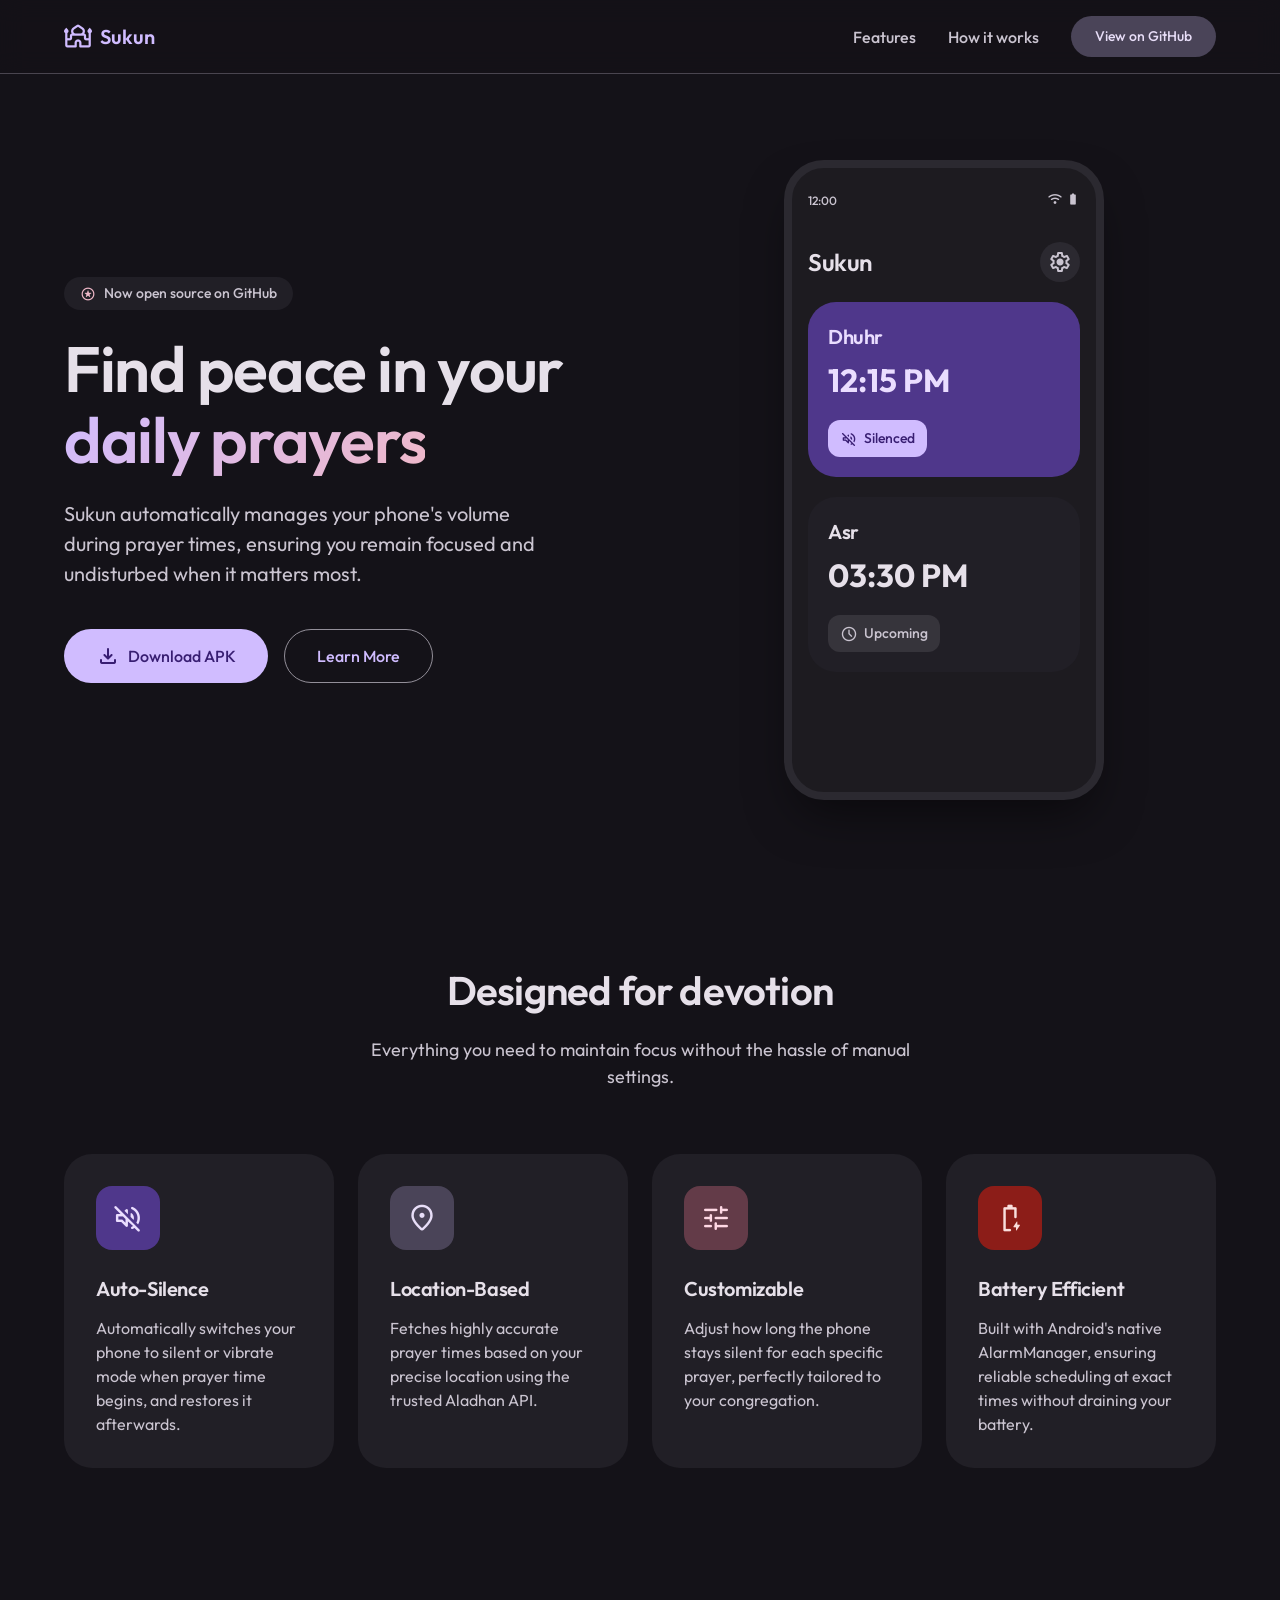
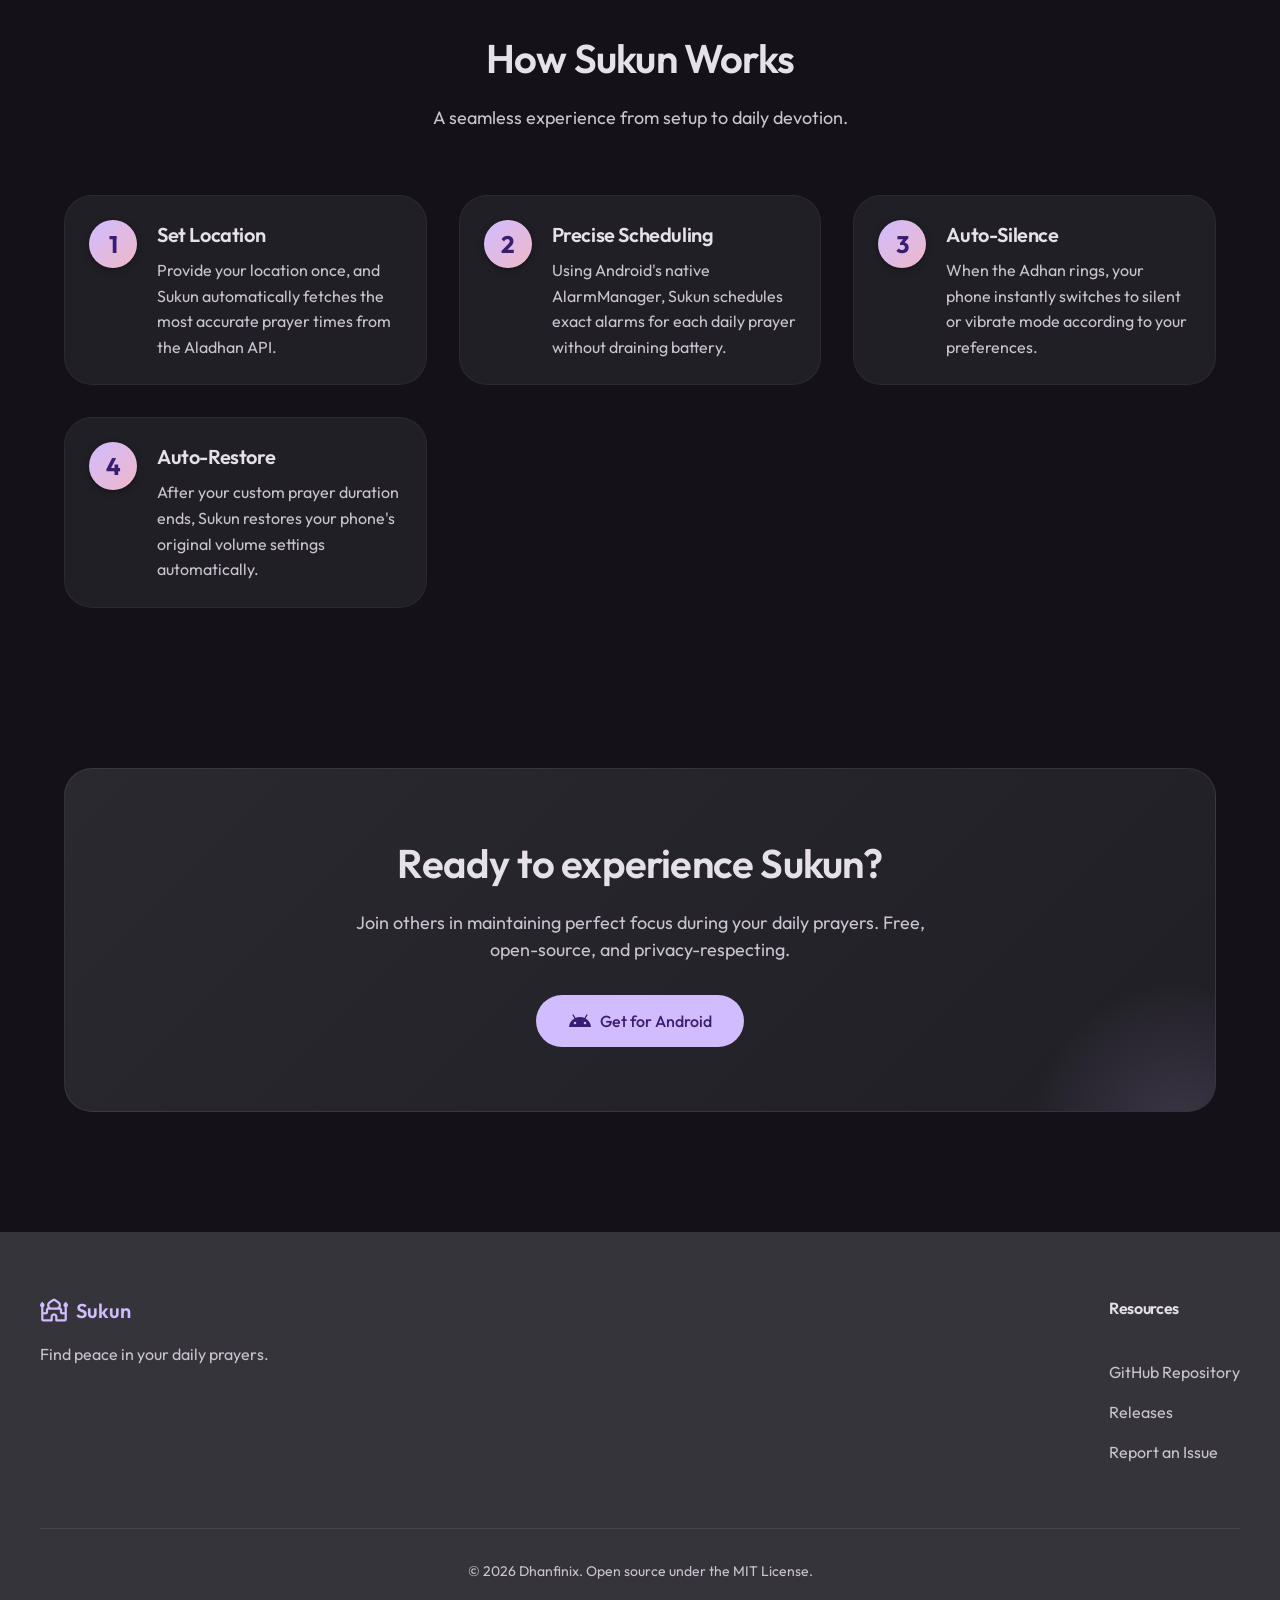
==== docs/index.html @ a579dc36 "fix: add cache buster to styles.css to ensure new CSS loads" ====
<!DOCTYPE html>
<html lang="en">

<head>
    <meta charset="UTF-8">
    <meta name="viewport" content="width=device-width, initial-scale=1.0">
    <title>Sukun - Find Peace in Your Prayers</title>
    <meta name="description"
        content="Sukun automatically silences your phone during prayer times, ensuring you can focus on what matters most.">

    <!-- Google Fonts -->
    <link rel="preconnect" href="https://fonts.googleapis.com">
    <link rel="preconnect" href="https://fonts.gstatic.com" crossorigin>
    <link href="https://fonts.googleapis.com/css2?family=Outfit:wght@300;400;500;600;700&display=swap" rel="stylesheet">

    <!-- Material Symbols -->
    <link
        href="https://fonts.googleapis.com/css2?family=Material+Symbols+Rounded:opsz,wght,FILL,GRAD@20..48,100..700,0..1,-50..200"
        rel="stylesheet" />

    <!-- Styles -->
    <link rel="stylesheet" href="style.css?v=1.1">
</head>

<body>
    <nav class="navbar">
        <div class="nav-content">
            <div class="logo">
                <span class="material-symbols-rounded">mosque</span>
                <span>Sukun</span>
            </div>
            <div class="nav-links">
                <a href="#features">Features</a>
                <a href="#how-it-works">How it works</a>
                <a href="https://github.com/Dhanfinix/Sukun" class="btn btn-tonal" target="_blank">View on GitHub</a>
            </div>
            <button class="mobile-menu-btn">
                <span class="material-symbols-rounded">menu</span>
            </button>
        </div>
    </nav>

    <main>
        <section class="hero">
            <div class="hero-content">
                <div class="hero-badge">
                    <span class="material-symbols-rounded star">stars</span>
                    <span>Now open source on GitHub</span>
                </div>
                <h1 class="hero-title">Find peace in your <br><span class="highlight-text">daily prayers</span></h1>
                <p class="hero-subtitle">Sukun automatically manages your phone's volume during prayer times, ensuring
                    you remain focused and undisturbed when it matters most.</p>
                <div class="hero-actions">
                    <a href="https://github.com/Dhanfinix/Sukun/releases" class="btn btn-primary btn-large">
                        <span class="material-symbols-rounded">download</span>
                        Download APK
                    </a>
                    <a href="#features" class="btn btn-outline btn-large">
                        Learn More
                    </a>
                </div>
            </div>
            <div class="hero-visual">
                <div class="mockup-container">
                    <!-- We use CSS to mimic an app interface instead of an image -->
                    <div class="app-mockup">
                        <div class="status-bar">
                            <span class="time">12:00</span>
                            <div class="icons">
                                <span class="material-symbols-rounded">wifi</span>
                                <span class="material-symbols-rounded">battery_full</span>
                            </div>
                        </div>
                        <div class="app-header">
                            <h2>Sukun</h2>
                            <span class="material-symbols-rounded">settings</span>
                        </div>
                        <div class="prayer-card active">
                            <div class="prayer-info">
                                <h3>Dhuhr</h3>
                                <p>12:15 PM</p>
                            </div>
                            <div class="status-badge silenced">
                                <span class="material-symbols-rounded">volume_off</span>
                                Silenced
                            </div>
                        </div>
                        <div class="prayer-card">
                            <div class="prayer-info">
                                <h3>Asr</h3>
                                <p>03:30 PM</p>
                            </div>
                            <div class="status-badge upcoming">
                                <span class="material-symbols-rounded">schedule</span>
                                Upcoming
                            </div>
                        </div>
                    </div>
                </div>
            </div>
        </section>

        <section id="features" class="features-section">
            <h2 class="section-title">Designed for devotion</h2>
            <p class="section-subtitle">Everything you need to maintain focus without the hassle of manual settings.</p>

            <div class="features-grid">
                <div class="feature-card">
                    <div class="feature-icon primary-container">
                        <span class="material-symbols-rounded">volume_off</span>
                    </div>
                    <h3>Auto-Silence</h3>
                    <p>Automatically switches your phone to silent or vibrate mode when prayer time begins, and restores
                        it afterwards.</p>
                </div>

                <div class="feature-card">
                    <div class="feature-icon secondary-container">
                        <span class="material-symbols-rounded">location_on</span>
                    </div>
                    <h3>Location-Based</h3>
                    <p>Fetches highly accurate prayer times based on your precise location using the trusted Aladhan
                        API.</p>
                </div>

                <div class="feature-card">
                    <div class="feature-icon tertiary-container">
                        <span class="material-symbols-rounded">tune</span>
                    </div>
                    <h3>Customizable</h3>
                    <p>Adjust how long the phone stays silent for each specific prayer, perfectly tailored to your
                        congregation.</p>
                </div>

                <div class="feature-card">
                    <div class="feature-icon error-container">
                        <span class="material-symbols-rounded">battery_charging_full</span>
                    </div>
                    <h3>Battery Efficient</h3>
                    <p>Built with Android's native AlarmManager, ensuring reliable scheduling at exact times without
                        draining your battery.</p>
                </div>
            </div>
        </section>

        <section id="how-it-works" class="steps-section">
            <h2 class="section-title">How Sukun Works</h2>
            <p class="section-subtitle">A seamless experience from setup to daily devotion.</p>

            <div class="steps-grid">
                <div class="step-card">
                    <div class="step-number">1</div>
                    <div class="step-content">
                        <h3>Set Location</h3>
                        <p>Provide your location once, and Sukun automatically fetches the most accurate prayer times
                            from the Aladhan API.</p>
                    </div>
                </div>
                <div class="step-card">
                    <div class="step-number">2</div>
                    <div class="step-content">
                        <h3>Precise Scheduling</h3>
                        <p>Using Android's native AlarmManager, Sukun schedules exact alarms for each daily prayer
                            without draining battery.</p>
                    </div>
                </div>
                <div class="step-card">
                    <div class="step-number">3</div>
                    <div class="step-content">
                        <h3>Auto-Silence</h3>
                        <p>When the Adhan rings, your phone instantly switches to silent or vibrate mode according to
                            your preferences.</p>
                    </div>
                </div>
                <div class="step-card">
                    <div class="step-number">4</div>
                    <div class="step-content">
                        <h3>Auto-Restore</h3>
                        <p>After your custom prayer duration ends, Sukun restores your phone's original volume settings
                            automatically.</p>
                    </div>
                </div>
            </div>
        </section>

        <section class="cta-section">
            <div class="cta-container">
                <h2>Ready to experience Sukun?</h2>
                <p>Join others in maintaining perfect focus during your daily prayers. Free, open-source, and
                    privacy-respecting.</p>
                <div class="cta-actions">
                    <a href="https://github.com/Dhanfinix/Sukun/releases" class="btn btn-primary btn-large">
                        <span class="material-symbols-rounded">android</span>
                        Get for Android
                    </a>
                </div>
            </div>
        </section>
    </main>

    <footer>
        <div class="footer-content">
            <div class="footer-brand">
                <div class="logo">
                    <span class="material-symbols-rounded">mosque</span>
                    <span>Sukun</span>
                </div>
                <p>Find peace in your daily prayers.</p>
            </div>
            <div class="footer-links">
                <div class="link-column">
                    <h4>Resources</h4>
                    <a href="https://github.com/Dhanfinix/Sukun">GitHub Repository</a>
                    <a href="https://github.com/Dhanfinix/Sukun/releases">Releases</a>
                    <a href="https://github.com/Dhanfinix/Sukun/issues">Report an Issue</a>
                </div>
            </div>
        </div>
        <div class="footer-bottom">
            <p>&copy; 2026 Dhanfinix. Open source under the MIT License.</p>
        </div>
    </footer>

    <script src="script.js"></script>
</body>

</html>
---- docs/style.css ----
:root {
    /* Basic Colors */
    --md-sys-color-background: #141218;
    --md-sys-color-on-background: #E6E0E9;
    --md-sys-color-surface: #1D1B20;
    --md-sys-color-surface-dim: #141218;
    --md-sys-color-surface-bright: #3B383E;
    --md-sys-color-surface-container: #211F26;
    --md-sys-color-surface-container-high: #2B2930;
    --md-sys-color-surface-container-highest: #36343B;
    --md-sys-color-on-surface: #E6E0E9;
    --md-sys-color-on-surface-variant: #CAC4D0;
    --md-sys-color-outline: #938F99;
    --md-sys-color-outline-variant: #49454F;

    /* Primary (Purple) */
    --md-sys-color-primary: #D0BCFF;
    --md-sys-color-on-primary: #381E72;
    --md-sys-color-primary-container: #4F378B;
    --md-sys-color-on-primary-container: #EADDFF;

    /* Secondary */
    --md-sys-color-secondary: #CCC2DC;
    --md-sys-color-on-secondary: #332D41;
    --md-sys-color-secondary-container: #4A4458;
    --md-sys-color-on-secondary-container: #E8DEF8;

    /* Tertiary */
    --md-sys-color-tertiary: #EFB8C8;
    --md-sys-color-on-tertiary: #492532;
    --md-sys-color-tertiary-container: #633B48;
    --md-sys-color-on-tertiary-container: #FFD8E4;

    /* Error */
    --md-sys-color-error: #F2B8B5;
    --md-sys-color-on-error: #601410;
    --md-sys-color-error-container: #8C1D18;
    --md-sys-color-on-error-container: #F9DEDC;

    /* Elevation */
    --md-sys-elevation-1: 0px 1px 2px 0px rgba(0, 0, 0, 0.3), 0px 1px 3px 1px rgba(0, 0, 0, 0.15);
    --md-sys-elevation-2: 0px 1px 2px 0px rgba(0, 0, 0, 0.3), 0px 2px 6px 2px rgba(0, 0, 0, 0.15);
    --md-sys-elevation-3: 0px 1px 3px 0px rgba(0, 0, 0, 0.3), 0px 4px 8px 3px rgba(0, 0, 0, 0.15);

    /* Shape */
    --md-sys-shape-corner-medium: 12px;
    --md-sys-shape-corner-large: 16px;
    --md-sys-shape-corner-extra-large: 28px;
    --md-sys-shape-corner-full: 9999px;

    /* Typography */
    --font-family: 'Outfit', -apple-system, BlinkMacSystemFont, "Segoe UI", Roboto, Helvetica, Arial, sans-serif;
}

* {
    box-sizing: border-box;
    margin: 0;
    padding: 0;
}

html {
    scroll-behavior: smooth;
    scroll-padding-top: 80px;
    /* Offset for fixed navbar */
}

body {
    font-family: var(--font-family);
    background-color: var(--md-sys-color-background);
    color: var(--md-sys-color-on-background);
    line-height: 1.5;
    display: flex;
    flex-direction: column;
    min-height: 100vh;
}

/* Typography styles */
h1,
h2,
h3,
h4 {
    font-weight: 600;
    letter-spacing: -0.02em;
}

a {
    color: var(--md-sys-color-primary);
    text-decoration: none;
    transition: opacity 0.2s ease;
}

a:hover {
    opacity: 0.8;
}

/* Navigation */
.navbar {
    position: fixed;
    top: 0;
    left: 0;
    right: 0;
    background-color: rgba(20, 18, 24, 0.8);
    backdrop-filter: blur(12px);
    border-bottom: 1px solid var(--md-sys-color-outline-variant);
    z-index: 100;
}

.nav-content {
    max-width: 1200px;
    margin: 0 auto;
    padding: 16px 24px;
    display: flex;
    justify-content: space-between;
    align-items: center;
}

.logo {
    display: flex;
    align-items: center;
    gap: 8px;
    font-size: 1.25rem;
    font-weight: 600;
    color: var(--md-sys-color-primary);
}

.logo .material-symbols-rounded {
    font-size: 28px;
}

.nav-links {
    display: flex;
    align-items: center;
    gap: 32px;
}

.nav-links a:not(.btn) {
    color: var(--md-sys-color-on-surface-variant);
    font-weight: 500;
    font-size: 1rem;
    transition: color 0.2s ease;
}

.nav-links a:not(.btn):hover {
    color: var(--md-sys-color-on-surface);
}

.mobile-menu-btn {
    display: none;
    background: none;
    border: none;
    color: var(--md-sys-color-on-surface);
    cursor: pointer;
}

/* Buttons */
.btn {
    display: inline-flex;
    align-items: center;
    justify-content: center;
    gap: 8px;
    padding: 10px 24px;
    border-radius: var(--md-sys-shape-corner-full);
    font-weight: 500;
    font-size: 0.875rem;
    cursor: pointer;
    transition: all 0.2s cubic-bezier(0.2, 0, 0, 1);
    font-family: var(--font-family);
    border: none;
    text-decoration: none;
}

.btn-large {
    padding: 14px 32px;
    font-size: 1rem;
}

.btn-primary {
    background-color: var(--md-sys-color-primary);
    color: var(--md-sys-color-on-primary);
}

.btn-primary:hover {
    background-image: linear-gradient(rgba(255, 255, 255, 0.08), rgba(255, 255, 255, 0.08));
    box-shadow: var(--md-sys-elevation-1);
    transform: translateY(-1px);
}

.btn-primary:active {
    background-image: linear-gradient(rgba(0, 0, 0, 0.12), rgba(0, 0, 0, 0.12));
    transform: translateY(0);
}

.btn-tonal {
    background-color: var(--md-sys-color-secondary-container);
    color: var(--md-sys-color-on-secondary-container);
}

.btn-tonal:hover {
    background-image: linear-gradient(rgba(255, 255, 255, 0.08), rgba(255, 255, 255, 0.08));
    box-shadow: var(--md-sys-elevation-1);
}

.btn-outline {
    background-color: transparent;
    border: 1px solid var(--md-sys-color-outline);
    color: var(--md-sys-color-primary);
}

.btn-outline:hover {
    background-color: rgba(208, 188, 255, 0.08);
    /* Primary color at 8% */
    border-color: var(--md-sys-color-primary);
}

/* Main Layout */
main {
    flex-grow: 1;
    padding-top: 80px;
    /* Account for fixed nav */
}

section {
    max-width: 1200px;
    margin: 0 auto;
    padding: 80px 24px;
}

/* Hero Section */
.hero {
    display: flex;
    align-items: center;
    gap: 64px;
    min-height: calc(100vh - 160px);
}

.hero-content {
    flex: 1;
    display: flex;
    flex-direction: column;
    align-items: flex-start;
    gap: 24px;
}

.hero-badge {
    display: inline-flex;
    align-items: center;
    gap: 8px;
    padding: 6px 16px;
    border-radius: var(--md-sys-shape-corner-full);
    background-color: var(--md-sys-color-surface-container);
    color: var(--md-sys-color-on-surface-variant);
    font-size: 0.875rem;
    font-weight: 500;
}

.hero-badge .star {
    font-size: 16px;
    color: var(--md-sys-color-tertiary);
}

.hero-title {
    font-size: 4rem;
    line-height: 1.1;
    color: var(--md-sys-color-on-surface);
}

.highlight-text {
    background: linear-gradient(135deg, var(--md-sys-color-primary) 0%, var(--md-sys-color-tertiary) 100%);
    -webkit-background-clip: text;
    -webkit-text-fill-color: transparent;
    background-clip: text;
}

.hero-subtitle {
    font-size: 1.25rem;
    color: var(--md-sys-color-on-surface-variant);
    max-width: 500px;
}

.hero-actions {
    display: flex;
    gap: 16px;
    margin-top: 16px;
}

.hero-visual {
    flex: 1;
    display: flex;
    justify-content: center;
    align-items: center;
}

/* App Mockup UI */
.app-mockup {
    width: 320px;
    height: 640px;
    background-color: var(--md-sys-color-surface);
    border-radius: 40px;
    border: 8px solid var(--md-sys-color-surface-container-high);
    padding: 24px 16px;
    box-shadow: 0 24px 48px -12px rgba(0, 0, 0, 0.5);
    display: flex;
    flex-direction: column;
    gap: 20px;
    position: relative;
    overflow: hidden;
    animation: float 6s ease-in-out infinite;
}

@keyframes float {
    0% {
        transform: translateY(0px);
    }

    50% {
        transform: translateY(-16px);
    }

    100% {
        transform: translateY(0px);
    }
}

.status-bar {
    display: flex;
    justify-content: space-between;
    font-size: 12px;
    color: var(--md-sys-color-on-surface-variant);
    font-weight: 500;
}

.status-bar .icons {
    display: flex;
    gap: 4px;
}

.status-bar .icons .material-symbols-rounded {
    font-size: 14px;
}

.app-header {
    display: flex;
    justify-content: space-between;
    align-items: center;
    margin-top: 12px;
}

.app-header h2 {
    font-size: 1.5rem;
    color: var(--md-sys-color-on-surface);
}

.app-header .material-symbols-rounded {
    background: var(--md-sys-color-surface-container-high);
    padding: 8px;
    border-radius: 50%;
    color: var(--md-sys-color-on-surface-variant);
}

.prayer-card {
    background-color: var(--md-sys-color-surface-container);
    border-radius: var(--md-sys-shape-corner-extra-large);
    padding: 20px;
    display: flex;
    flex-direction: column;
    gap: 16px;
    transition: transform 0.3s ease;
}

.prayer-card:hover {
    transform: scale(1.02);
}

.prayer-card.active {
    background-color: var(--md-sys-color-primary-container);
    color: var(--md-sys-color-on-primary-container);
}

.prayer-card.active h3,
.prayer-card.active p {
    color: var(--md-sys-color-on-primary-container);
}

.prayer-info h3 {
    font-size: 1.25rem;
    margin-bottom: 4px;
    color: var(--md-sys-color-on-surface);
}

.prayer-info p {
    font-size: 2rem;
    font-weight: 700;
    color: var(--md-sys-color-on-surface);
}

.status-badge {
    display: inline-flex;
    align-items: center;
    gap: 6px;
    padding: 8px 12px;
    border-radius: var(--md-sys-shape-corner-medium);
    font-size: 0.875rem;
    font-weight: 500;
    width: fit-content;
}

.status-badge .material-symbols-rounded {
    font-size: 18px;
}

.status-badge.silenced {
    background-color: var(--md-sys-color-primary);
    color: var(--md-sys-color-on-primary);
}

.status-badge.upcoming {
    background-color: var(--md-sys-color-surface-container-highest);
    color: var(--md-sys-color-on-surface-variant);
}

/* Features Section */
.features-section {
    text-align: center;
}

.section-title {
    font-size: 2.5rem;
    color: var(--md-sys-color-on-surface);
    margin-bottom: 16px;
}

.section-subtitle {
    font-size: 1.125rem;
    color: var(--md-sys-color-on-surface-variant);
    max-width: 600px;
    margin: 0 auto 64px auto;
}

.features-grid {
    display: grid;
    grid-template-columns: repeat(auto-fit, minmax(260px, 1fr));
    gap: 24px;
    text-align: left;
}

.feature-card {
    background-color: var(--md-sys-color-surface-container);
    border-radius: var(--md-sys-shape-corner-extra-large);
    padding: 32px;
    transition: all 0.3s cubic-bezier(0.2, 0, 0, 1);
    position: relative;
    overflow: hidden;
}

.feature-card::before {
    content: '';
    position: absolute;
    top: 0;
    left: 0;
    right: 0;
    bottom: 0;
    background: radial-gradient(circle at top right, rgba(208, 188, 255, 0.1), transparent 70%);
    opacity: 0;
    transition: opacity 0.3s ease;
}

.feature-card:hover {
    transform: translateY(-4px);
    box-shadow: var(--md-sys-elevation-2);
    background-color: var(--md-sys-color-surface-container-high);
}

.feature-card:hover::before {
    opacity: 1;
}

.feature-icon {
    width: 64px;
    height: 64px;
    border-radius: var(--md-sys-shape-corner-large);
    display: flex;
    align-items: center;
    justify-content: center;
    margin-bottom: 24px;
}

.feature-icon .material-symbols-rounded {
    font-size: 32px;
}

.primary-container {
    background-color: var(--md-sys-color-primary-container);
    color: var(--md-sys-color-on-primary-container);
}

.secondary-container {
    background-color: var(--md-sys-color-secondary-container);
    color: var(--md-sys-color-on-secondary-container);
}

.tertiary-container {
    background-color: var(--md-sys-color-tertiary-container);
    color: var(--md-sys-color-on-tertiary-container);
}

.error-container {
    background-color: var(--md-sys-color-error-container);
    color: var(--md-sys-color-on-error-container);
}

.feature-card h3 {
    font-size: 1.25rem;
    color: var(--md-sys-color-on-surface);
    margin-bottom: 12px;
}

.feature-card p {
    color: var(--md-sys-color-on-surface-variant);
}

/* Steps Section */
.steps-section {
    text-align: center;
}

.steps-grid {
    display: grid;
    grid-template-columns: repeat(auto-fit, minmax(280px, 1fr));
    gap: 32px;
    margin-top: 48px;
    text-align: left;
}

.step-card {
    display: flex;
    gap: 20px;
    align-items: flex-start;
    padding: 24px;
    background-color: var(--md-sys-color-surface-container);
    border-radius: var(--md-sys-shape-corner-extra-large);
    border: 1px solid rgba(255, 255, 255, 0.05);
    transition: transform 0.3s ease, background-color 0.3s ease;
}

.step-card:hover {
    transform: translateY(-4px);
    background-color: var(--md-sys-color-surface-container-high);
}

.step-number {
    flex-shrink: 0;
    width: 48px;
    height: 48px;
    background: linear-gradient(135deg, var(--md-sys-color-primary) 0%, var(--md-sys-color-tertiary) 100%);
    color: var(--md-sys-color-on-primary);
    border-radius: 50%;
    display: flex;
    align-items: center;
    justify-content: center;
    font-size: 1.5rem;
    font-weight: 700;
    box-shadow: var(--md-sys-elevation-2);
}

.step-content h3 {
    font-size: 1.25rem;
    color: var(--md-sys-color-on-surface);
    margin-bottom: 8px;
}

.step-content p {
    color: var(--md-sys-color-on-surface-variant);
    font-size: 1rem;
    line-height: 1.6;
}

/* CTA Section */
.cta-section {
    padding-bottom: 120px;
}

.cta-container {
    background: linear-gradient(135deg, var(--md-sys-color-surface-container-high) 0%, var(--md-sys-color-surface-container) 100%);
    border-radius: var(--md-sys-shape-corner-extra-large);
    padding: 64px 32px;
    text-align: center;
    position: relative;
    overflow: hidden;
    border: 1px solid rgba(208, 188, 255, 0.1);
}

.cta-container::after {
    content: '';
    position: absolute;
    bottom: -50%;
    right: -10%;
    width: 300px;
    height: 300px;
    background: radial-gradient(circle, rgba(208, 188, 255, 0.15) 0%, transparent 70%);
    border-radius: 50%;
}

.cta-container h2 {
    font-size: 2.5rem;
    color: var(--md-sys-color-on-surface);
    margin-bottom: 16px;
}

.cta-container p {
    font-size: 1.125rem;
    color: var(--md-sys-color-on-surface-variant);
    max-width: 600px;
    margin: 0 auto 32px auto;
}

.cta-actions {
    display: flex;
    justify-content: center;
    gap: 16px;
}

/* Footer */
footer {
    background-color: var(--md-sys-color-surface-container-highest);
    padding: 64px 24px 32px 24px;
    margin-top: auto;
}

.footer-content {
    max-width: 1200px;
    margin: 0 auto;
    display: flex;
    justify-content: space-between;
    flex-wrap: wrap;
    gap: 48px;
    margin-bottom: 64px;
}

.footer-brand {
    max-width: 300px;
}

.footer-brand p {
    color: var(--md-sys-color-on-surface-variant);
    margin-top: 16px;
}

.footer-links h4 {
    color: var(--md-sys-color-on-surface);
    margin-bottom: 24px;
    font-size: 1rem;
}

.link-column {
    display: flex;
    flex-direction: column;
    gap: 16px;
}

.link-column a {
    color: var(--md-sys-color-on-surface-variant);
}

.link-column a:hover {
    color: var(--md-sys-color-primary);
}

.footer-bottom {
    max-width: 1200px;
    margin: 0 auto;
    padding-top: 32px;
    border-top: 1px solid var(--md-sys-color-outline-variant);
    color: var(--md-sys-color-on-surface-variant);
    font-size: 0.875rem;
    text-align: center;
}

/* Responsive Design */
@media (max-width: 900px) {
    .hero {
        flex-direction: column;
        text-align: center;
        padding-top: 40px;
    }

    .hero-content {
        align-items: center;
    }

    .hero-title {
        font-size: 3rem;
    }

    .hero-actions {
        justify-content: center;
    }
}

@media (max-width: 600px) {
    .nav-links {
        display: none;
        flex-direction: column;
        position: absolute;
        top: 100%;
        left: 0;
        right: 0;
        background-color: var(--md-sys-color-surface-container-high);
        padding: 24px;
        border-bottom: 1px solid var(--md-sys-color-outline-variant);
    }

    .nav-links.active {
        display: flex;
    }

    .mobile-menu-btn {
        display: block;
    }

    .hero-title {
        font-size: 2.5rem;
    }

    .hero-actions {
        flex-direction: column;
        width: 100%;
    }

    .btn-large {
        width: 100%;
    }

    .cta-actions {
        flex-direction: column;
    }

    .section-title {
        font-size: 2rem;
    }
}
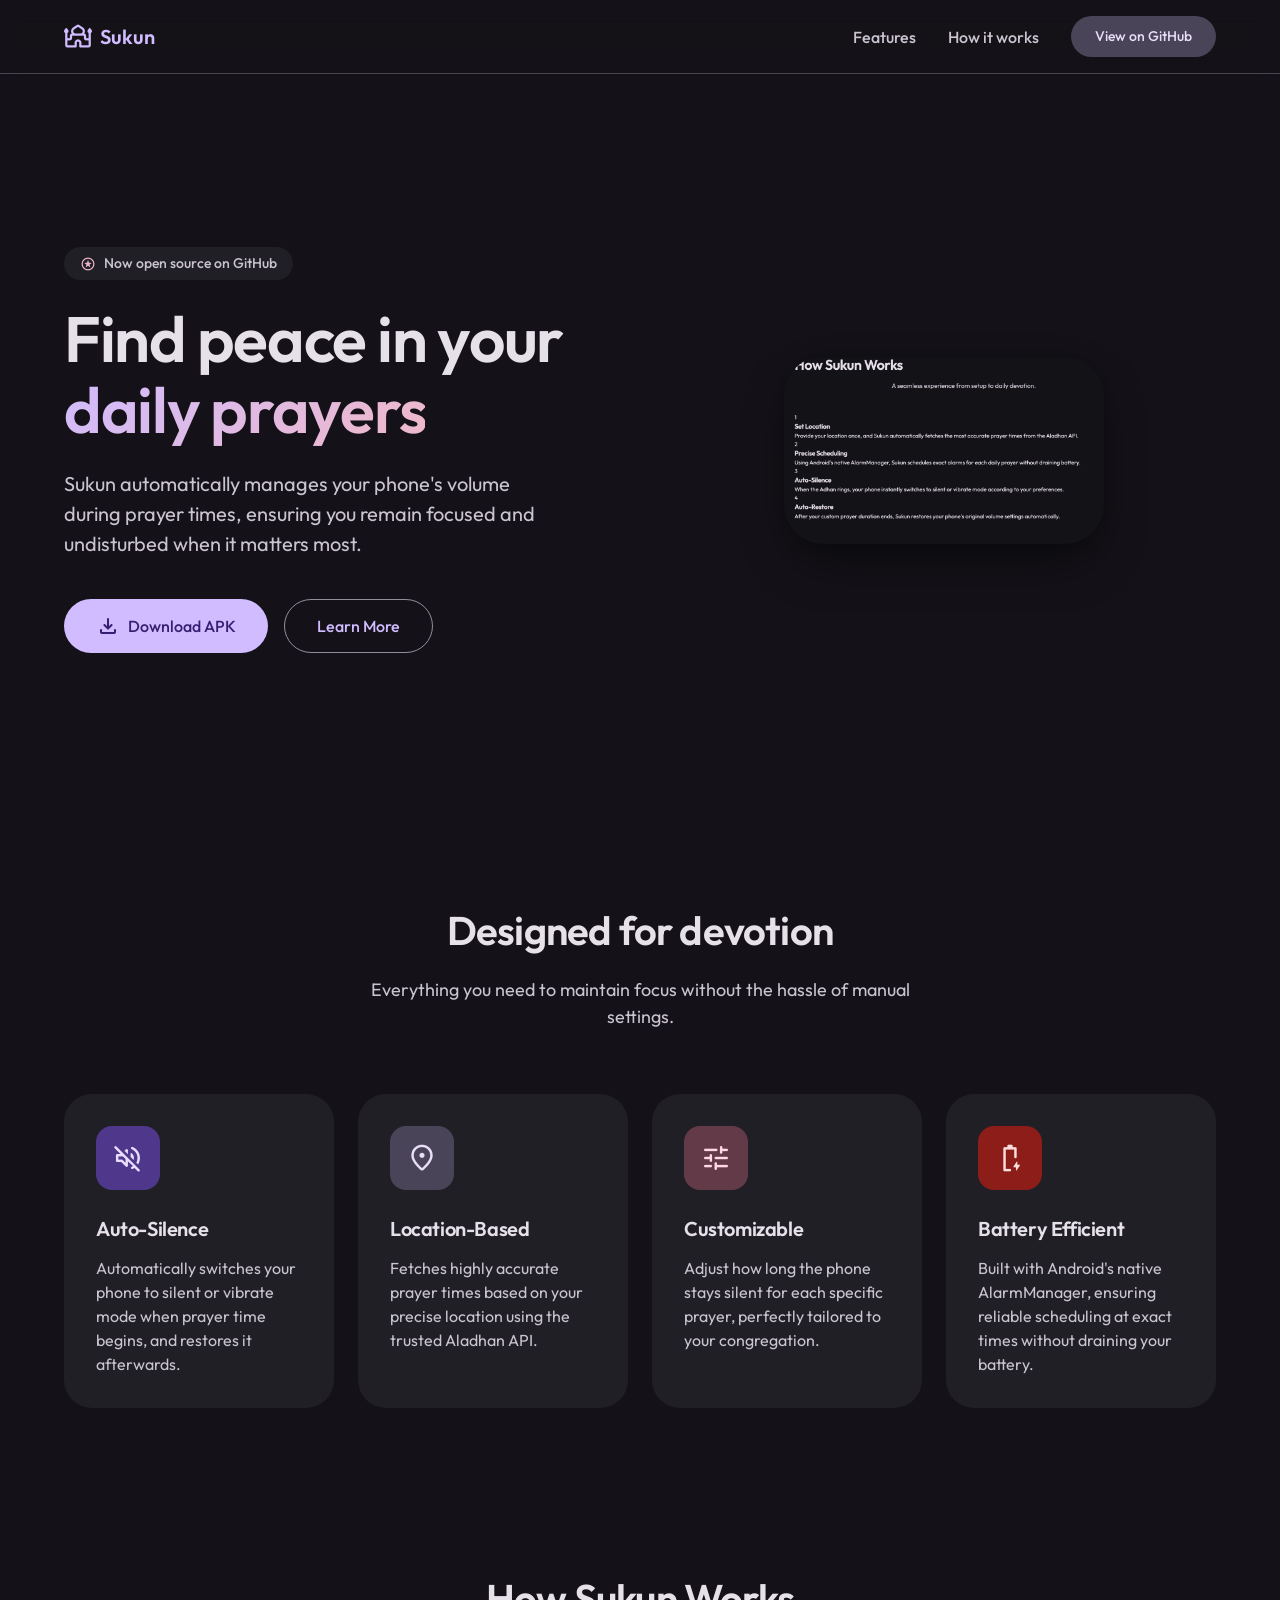
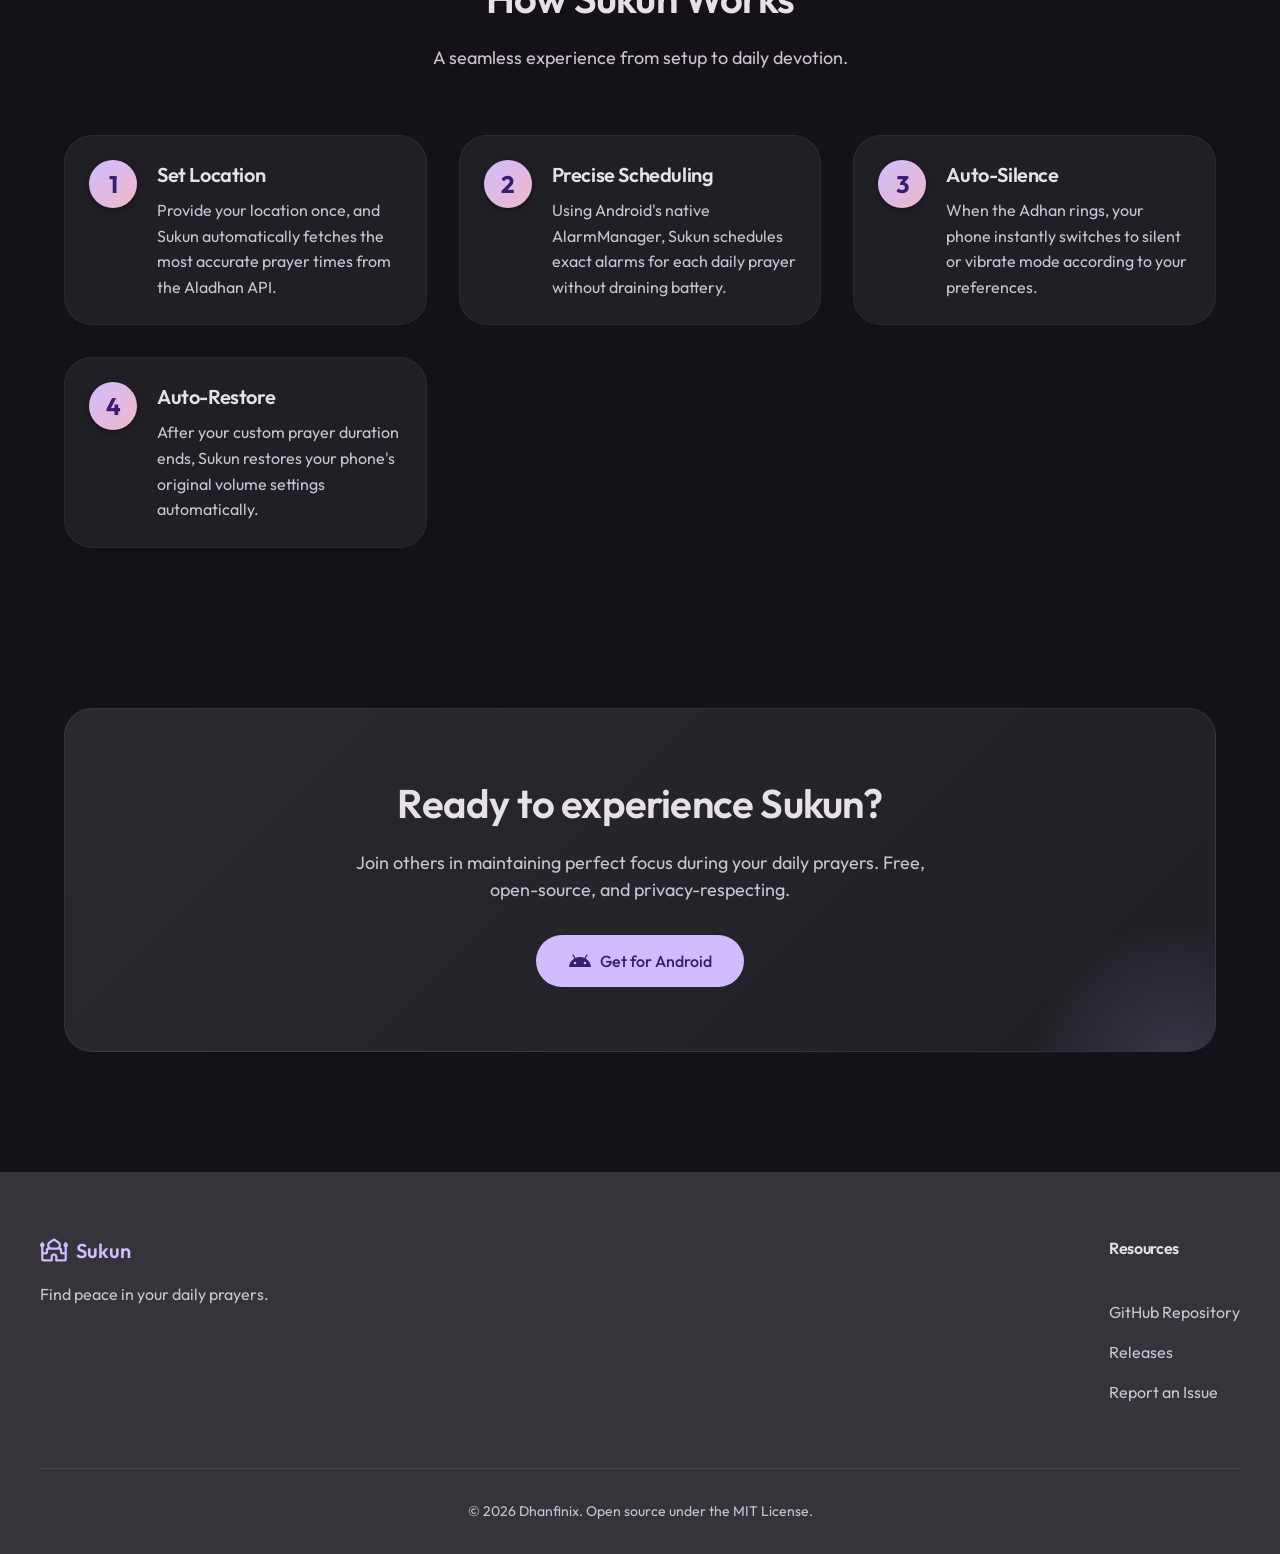
==== commit c6c4ad32: "feat: Replace CSS phone mockup with actual app screenshot" ====
--- a/docs/index.html
+++ b/docs/index.html
@@ -19,7 +19,7 @@
         rel="stylesheet" />
 
     <!-- Styles -->
-    <link rel="stylesheet" href="style.css?v=1.1">
+    <link rel="stylesheet" href="style.css?v=1.2">
 </head>
 
 <body>
@@ -62,40 +62,7 @@
             </div>
             <div class="hero-visual">
                 <div class="mockup-container">
-                    <!-- We use CSS to mimic an app interface instead of an image -->
-                    <div class="app-mockup">
-                        <div class="status-bar">
-                            <span class="time">12:00</span>
-                            <div class="icons">
-                                <span class="material-symbols-rounded">wifi</span>
-                                <span class="material-symbols-rounded">battery_full</span>
-                            </div>
-                        </div>
-                        <div class="app-header">
-                            <h2>Sukun</h2>
-                            <span class="material-symbols-rounded">settings</span>
-                        </div>
-                        <div class="prayer-card active">
-                            <div class="prayer-info">
-                                <h3>Dhuhr</h3>
-                                <p>12:15 PM</p>
-                            </div>
-                            <div class="status-badge silenced">
-                                <span class="material-symbols-rounded">volume_off</span>
-                                Silenced
-                            </div>
-                        </div>
-                        <div class="prayer-card">
-                            <div class="prayer-info">
-                                <h3>Asr</h3>
-                                <p>03:30 PM</p>
-                            </div>
-                            <div class="status-badge upcoming">
-                                <span class="material-symbols-rounded">schedule</span>
-                                Upcoming
-                            </div>
-                        </div>
-                    </div>
+                    <img src="assets/hero-app.webp" alt="Sukun App Screenshot" class="app-screenshot">
                 </div>
             </div>
         </section>
--- a/docs/style.css
+++ b/docs/style.css
@@ -291,20 +291,15 @@
 }
 
 /* App Mockup UI */
-.app-mockup {
+.app-screenshot {
     width: 320px;
-    height: 640px;
-    background-color: var(--md-sys-color-surface);
+    height: auto;
     border-radius: 40px;
-    border: 8px solid var(--md-sys-color-surface-container-high);
-    padding: 24px 16px;
     box-shadow: 0 24px 48px -12px rgba(0, 0, 0, 0.5);
-    display: flex;
-    flex-direction: column;
-    gap: 20px;
-    position: relative;
-    overflow: hidden;
+    display: block;
     animation: float 6s ease-in-out infinite;
+    /* Extra styling for edge smoothness since image is transparent webp */
+    filter: drop-shadow(0 0 10px rgba(0, 0, 0, 0.2));
 }
 
 @keyframes float {
@@ -321,102 +316,6 @@
     }
 }
 
-.status-bar {
-    display: flex;
-    justify-content: space-between;
-    font-size: 12px;
-    color: var(--md-sys-color-on-surface-variant);
-    font-weight: 500;
-}
-
-.status-bar .icons {
-    display: flex;
-    gap: 4px;
-}
-
-.status-bar .icons .material-symbols-rounded {
-    font-size: 14px;
-}
-
-.app-header {
-    display: flex;
-    justify-content: space-between;
-    align-items: center;
-    margin-top: 12px;
-}
-
-.app-header h2 {
-    font-size: 1.5rem;
-    color: var(--md-sys-color-on-surface);
-}
-
-.app-header .material-symbols-rounded {
-    background: var(--md-sys-color-surface-container-high);
-    padding: 8px;
-    border-radius: 50%;
-    color: var(--md-sys-color-on-surface-variant);
-}
-
-.prayer-card {
-    background-color: var(--md-sys-color-surface-container);
-    border-radius: var(--md-sys-shape-corner-extra-large);
-    padding: 20px;
-    display: flex;
-    flex-direction: column;
-    gap: 16px;
-    transition: transform 0.3s ease;
-}
-
-.prayer-card:hover {
-    transform: scale(1.02);
-}
-
-.prayer-card.active {
-    background-color: var(--md-sys-color-primary-container);
-    color: var(--md-sys-color-on-primary-container);
-}
-
-.prayer-card.active h3,
-.prayer-card.active p {
-    color: var(--md-sys-color-on-primary-container);
-}
-
-.prayer-info h3 {
-    font-size: 1.25rem;
-    margin-bottom: 4px;
-    color: var(--md-sys-color-on-surface);
-}
-
-.prayer-info p {
-    font-size: 2rem;
-    font-weight: 700;
-    color: var(--md-sys-color-on-surface);
-}
-
-.status-badge {
-    display: inline-flex;
-    align-items: center;
-    gap: 6px;
-    padding: 8px 12px;
-    border-radius: var(--md-sys-shape-corner-medium);
-    font-size: 0.875rem;
-    font-weight: 500;
-    width: fit-content;
-}
-
-.status-badge .material-symbols-rounded {
-    font-size: 18px;
-}
-
-.status-badge.silenced {
-    background-color: var(--md-sys-color-primary);
-    color: var(--md-sys-color-on-primary);
-}
-
-.status-badge.upcoming {
-    background-color: var(--md-sys-color-surface-container-highest);
-    color: var(--md-sys-color-on-surface-variant);
-}
 
 /* Features Section */
 .features-section {
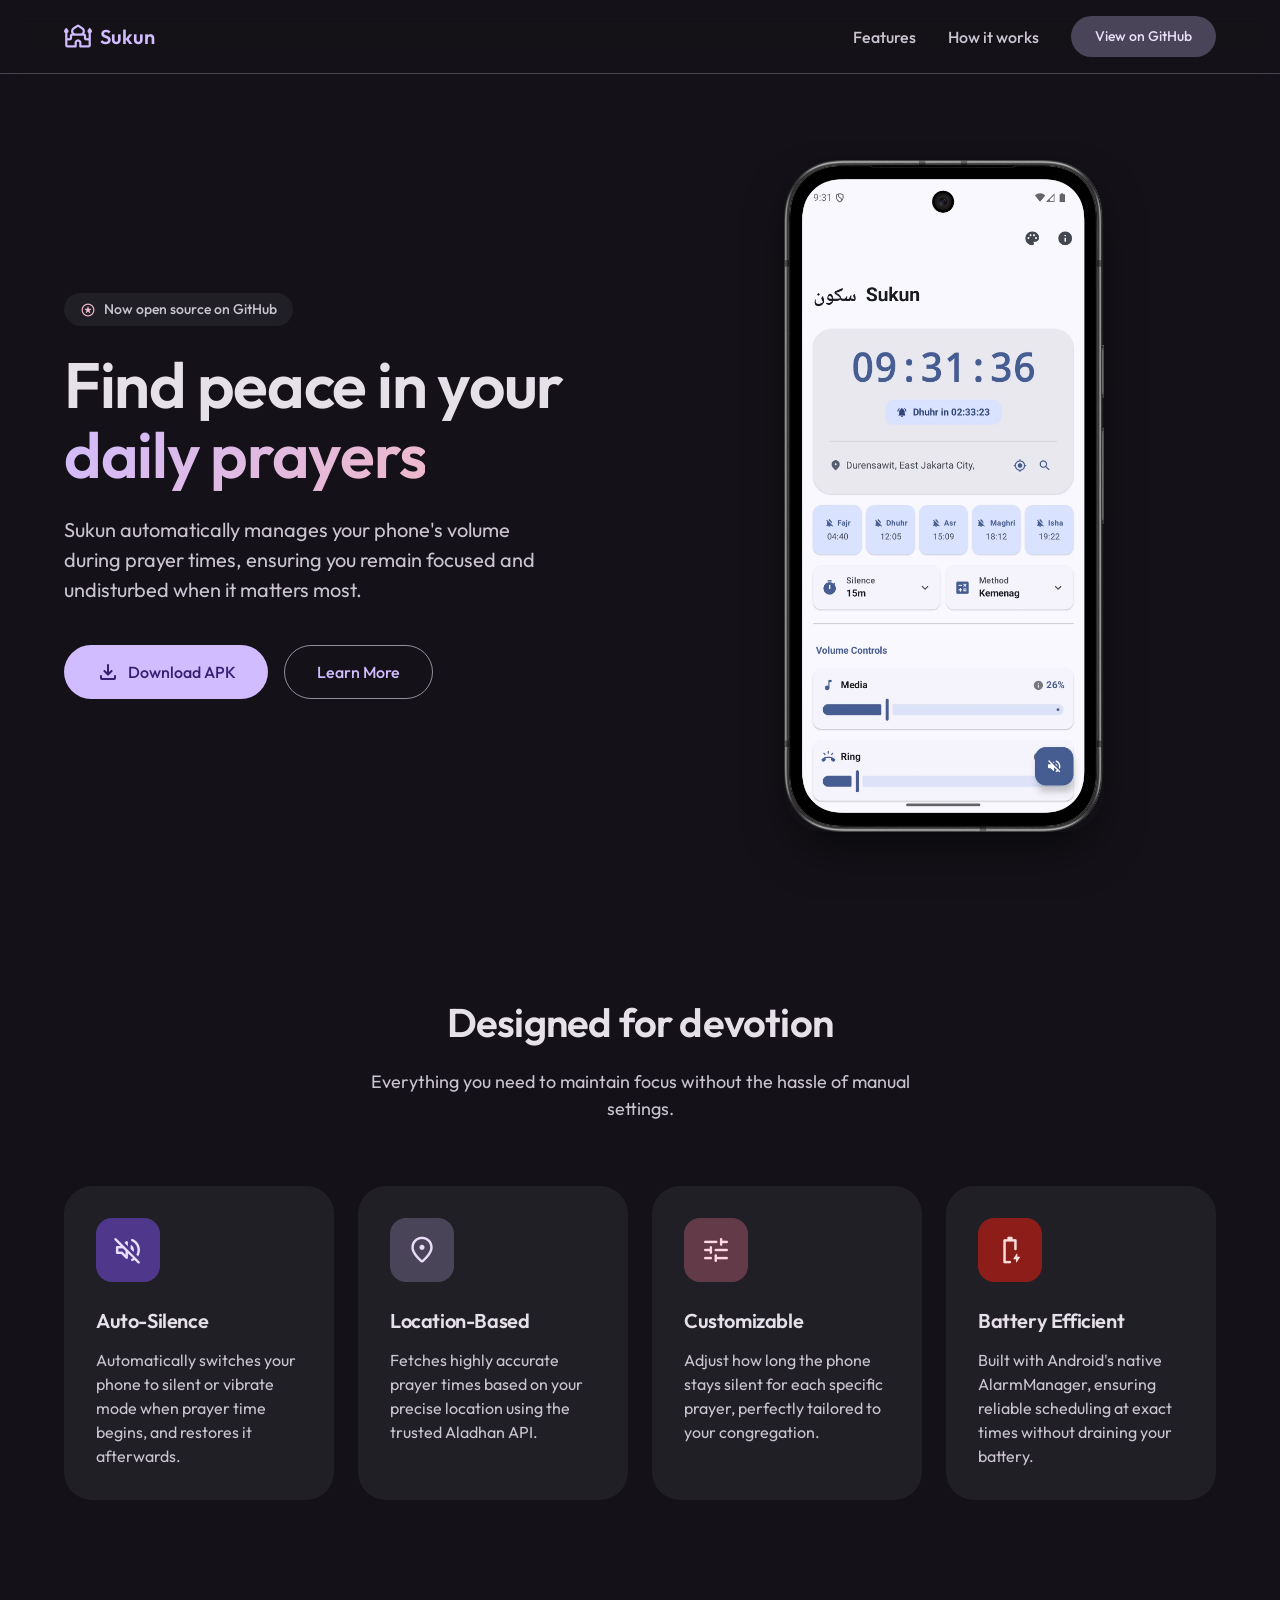
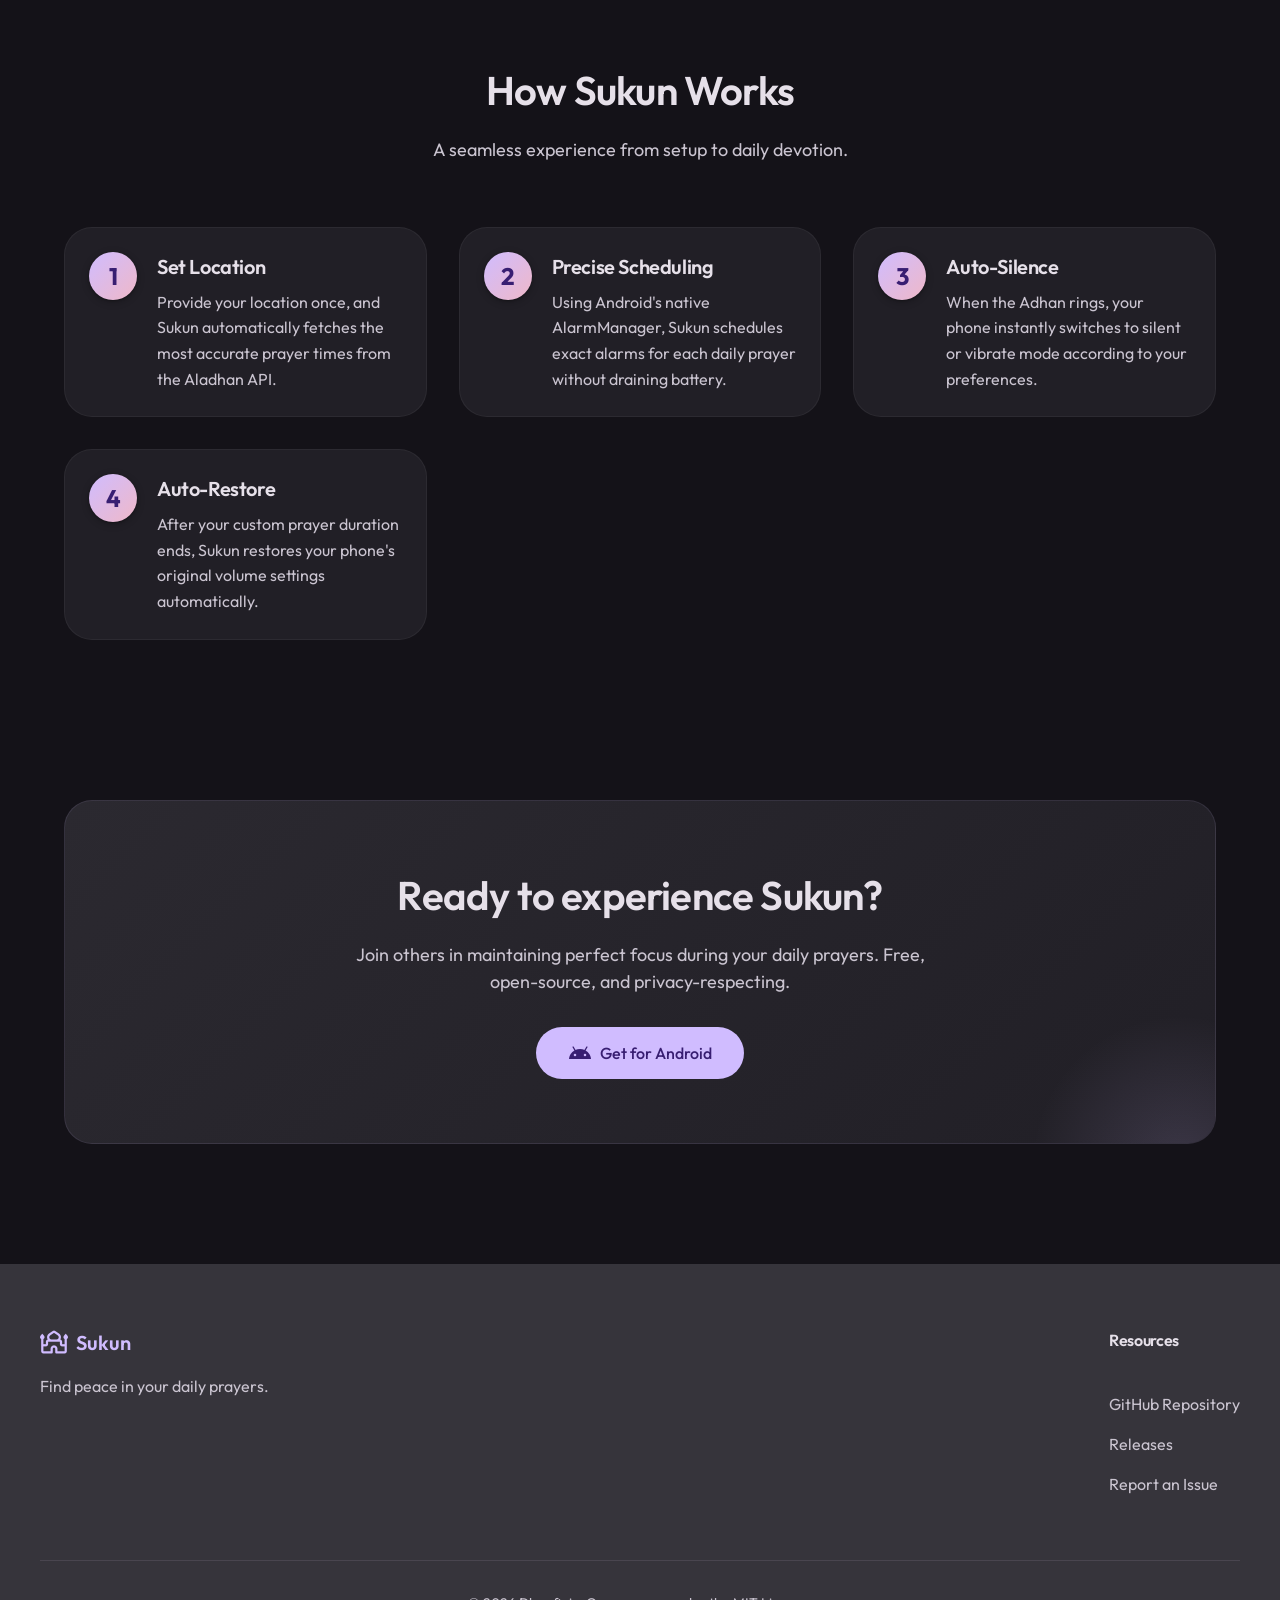
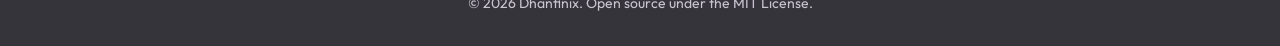
==== commit c1ceabfa: "style: optimize hero image to webp" ====
--- a/docs/index.html
+++ b/docs/index.html
@@ -62,7 +62,7 @@
             </div>
             <div class="hero-visual">
                 <div class="mockup-container">
-                    <img src="assets/hero-app.webp" alt="Sukun App Screenshot" class="app-screenshot">
+                    <img src="assets/hero-app.webp?v=1.3" alt="Sukun App Screenshot" class="app-screenshot">
                 </div>
             </div>
         </section>
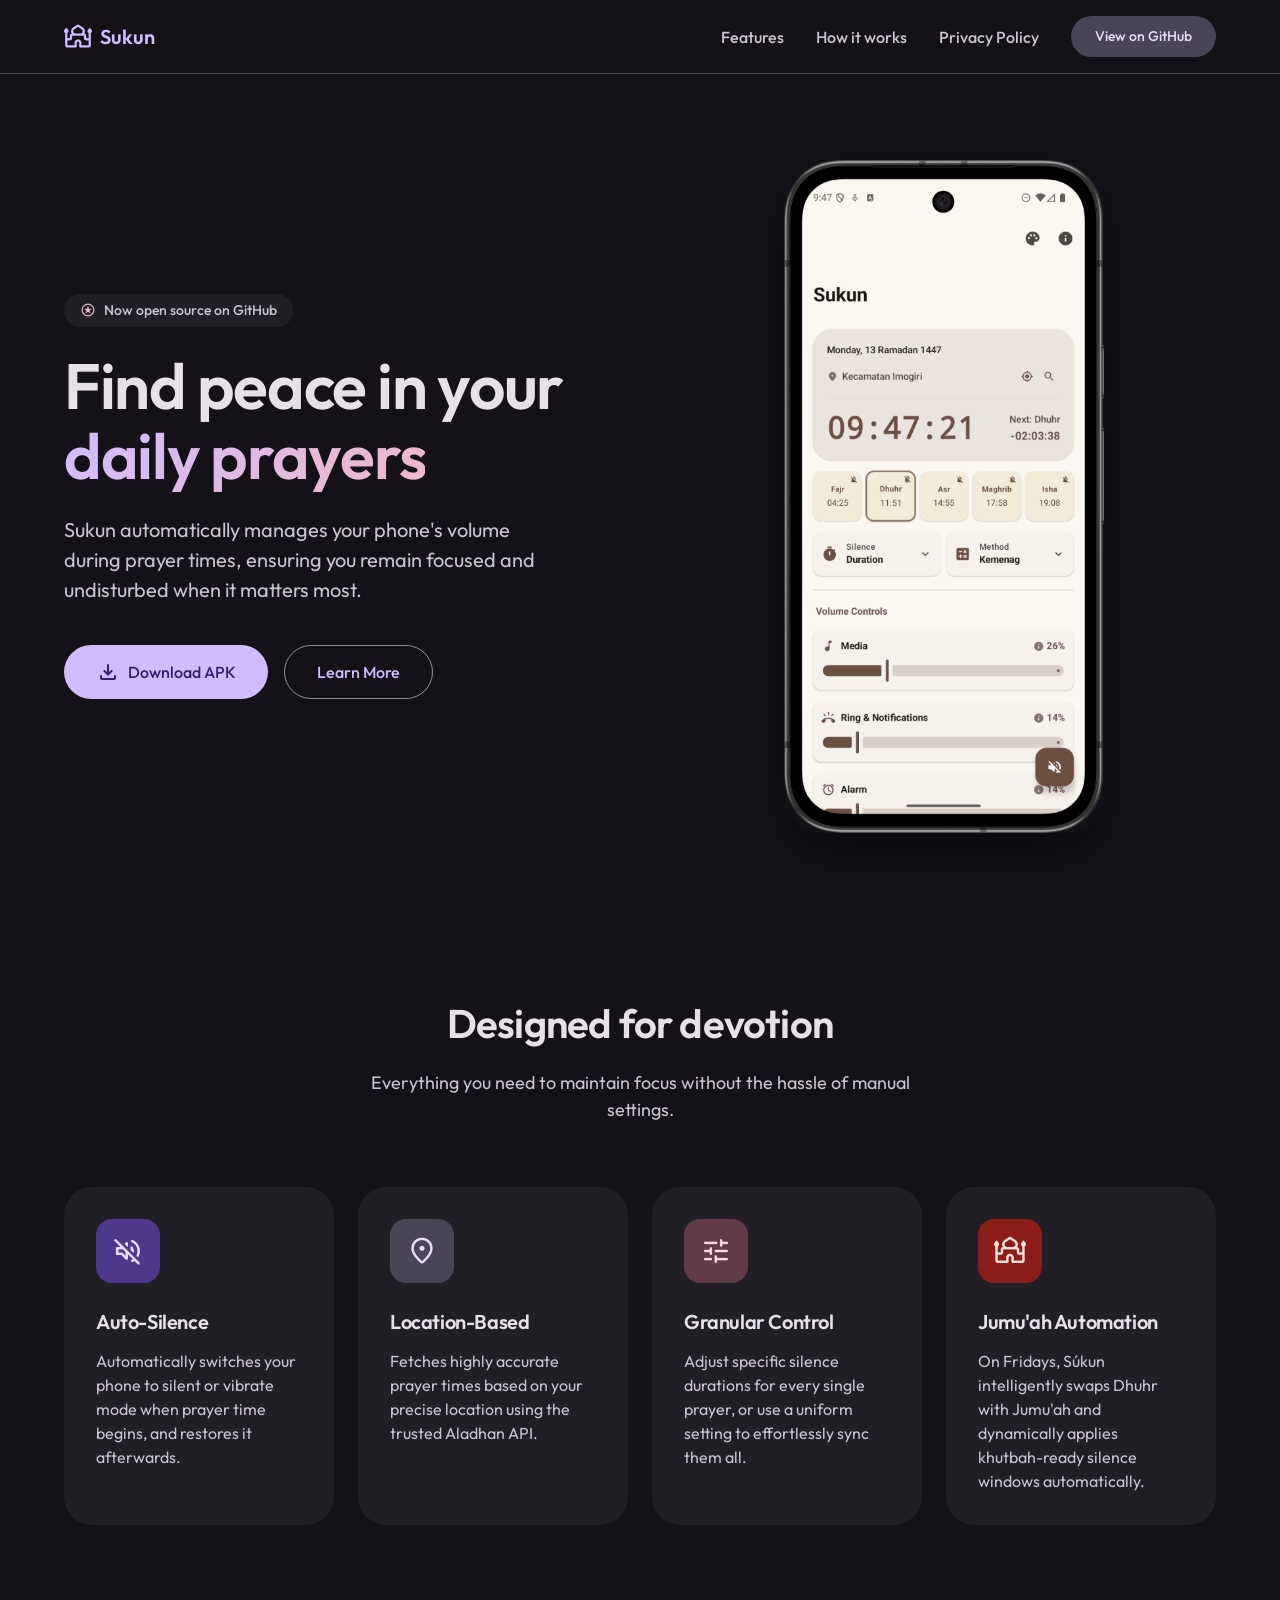
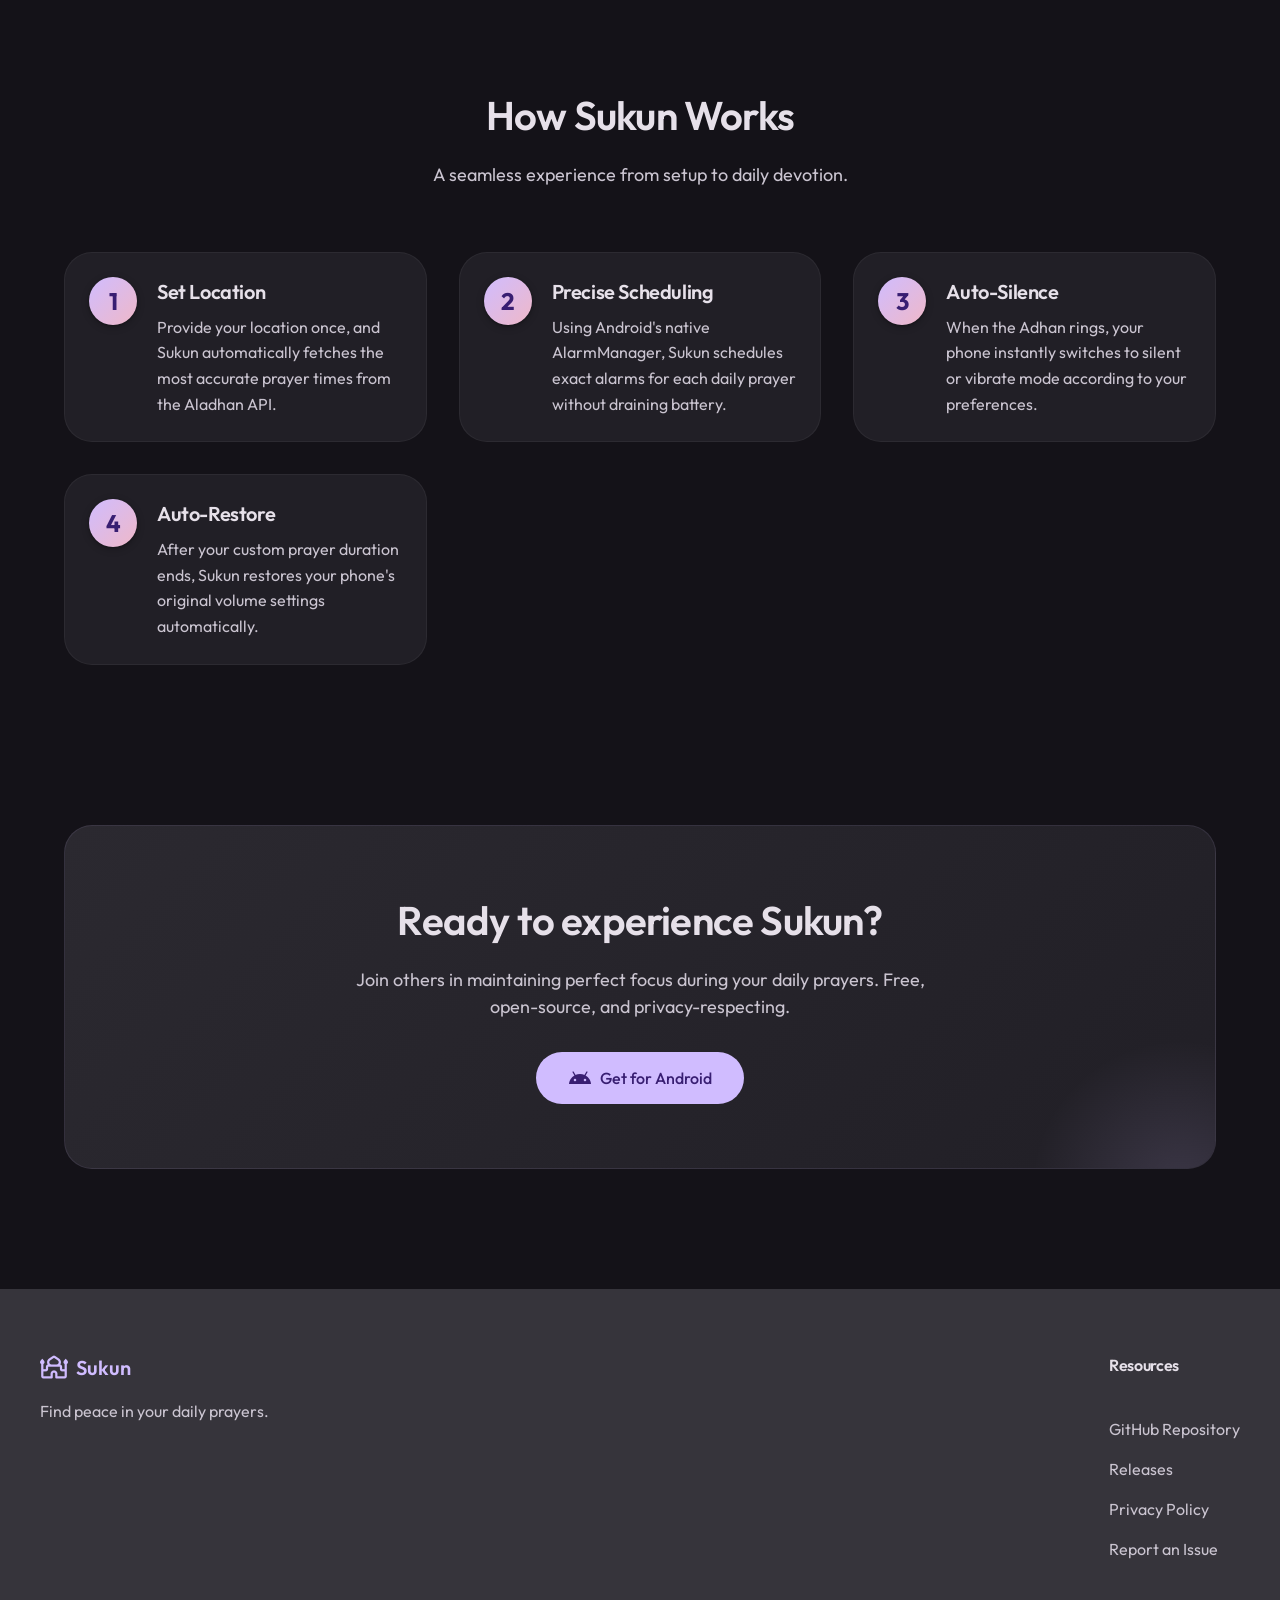
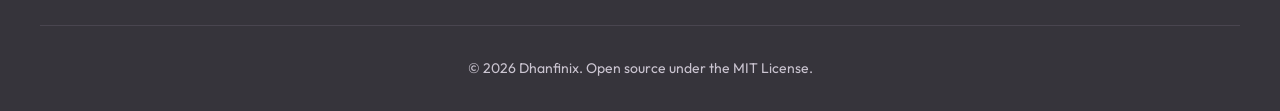
==== commit 4d6bf97d: "docs: update website features and add privacy policy" ====
--- a/docs/index.html
+++ b/docs/index.html
@@ -32,6 +32,7 @@
             <div class="nav-links">
                 <a href="#features">Features</a>
                 <a href="#how-it-works">How it works</a>
+                <a href="privacy-policy.html">Privacy Policy</a>
                 <a href="https://github.com/Dhanfinix/Sukun" class="btn btn-tonal" target="_blank">View on GitHub</a>
             </div>
             <button class="mobile-menu-btn">
@@ -62,7 +63,7 @@
             </div>
             <div class="hero-visual">
                 <div class="mockup-container">
-                    <img src="assets/hero-app.webp?v=1.3" alt="Sukun App Screenshot" class="app-screenshot">
+                    <img src="assets/home.png" alt="Sukun App Screenshot" class="app-screenshot">
                 </div>
             </div>
         </section>
@@ -94,18 +95,16 @@
                     <div class="feature-icon tertiary-container">
                         <span class="material-symbols-rounded">tune</span>
                     </div>
-                    <h3>Customizable</h3>
-                    <p>Adjust how long the phone stays silent for each specific prayer, perfectly tailored to your
-                        congregation.</p>
+                    <h3>Granular Control</h3>
+                    <p>Adjust specific silence durations for every single prayer, or use a uniform setting to effortlessly sync them all.</p>
                 </div>
 
                 <div class="feature-card">
                     <div class="feature-icon error-container">
-                        <span class="material-symbols-rounded">battery_charging_full</span>
+                        <span class="material-symbols-rounded">mosque</span>
                     </div>
-                    <h3>Battery Efficient</h3>
-                    <p>Built with Android's native AlarmManager, ensuring reliable scheduling at exact times without
-                        draining your battery.</p>
+                    <h3>Jumu'ah Automation</h3>
+                    <p>On Fridays, Súkun intelligently swaps Dhuhr with Jumu'ah and dynamically applies khutbah-ready silence windows automatically.</p>
                 </div>
             </div>
         </section>
@@ -179,6 +178,7 @@
                     <h4>Resources</h4>
                     <a href="https://github.com/Dhanfinix/Sukun">GitHub Repository</a>
                     <a href="https://github.com/Dhanfinix/Sukun/releases">Releases</a>
+                    <a href="privacy-policy.html">Privacy Policy</a>
                     <a href="https://github.com/Dhanfinix/Sukun/issues">Report an Issue</a>
                 </div>
             </div>
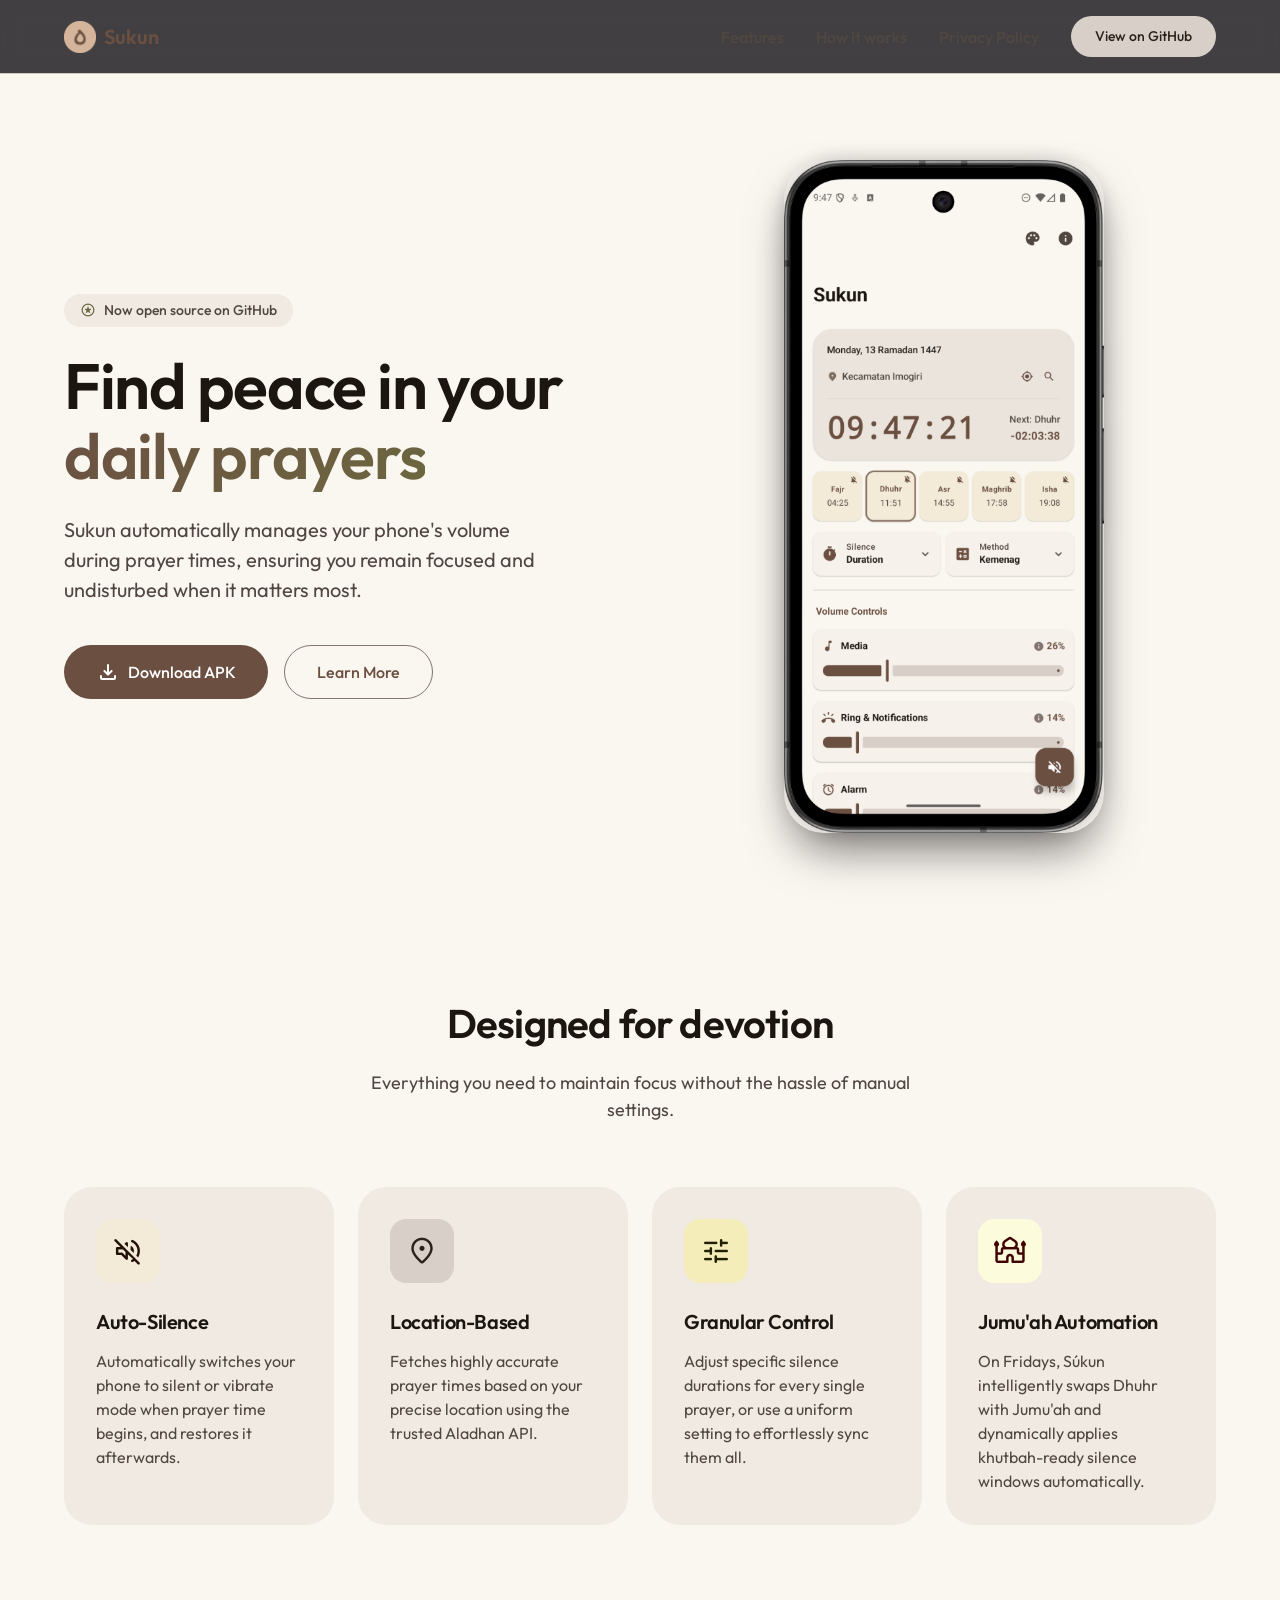
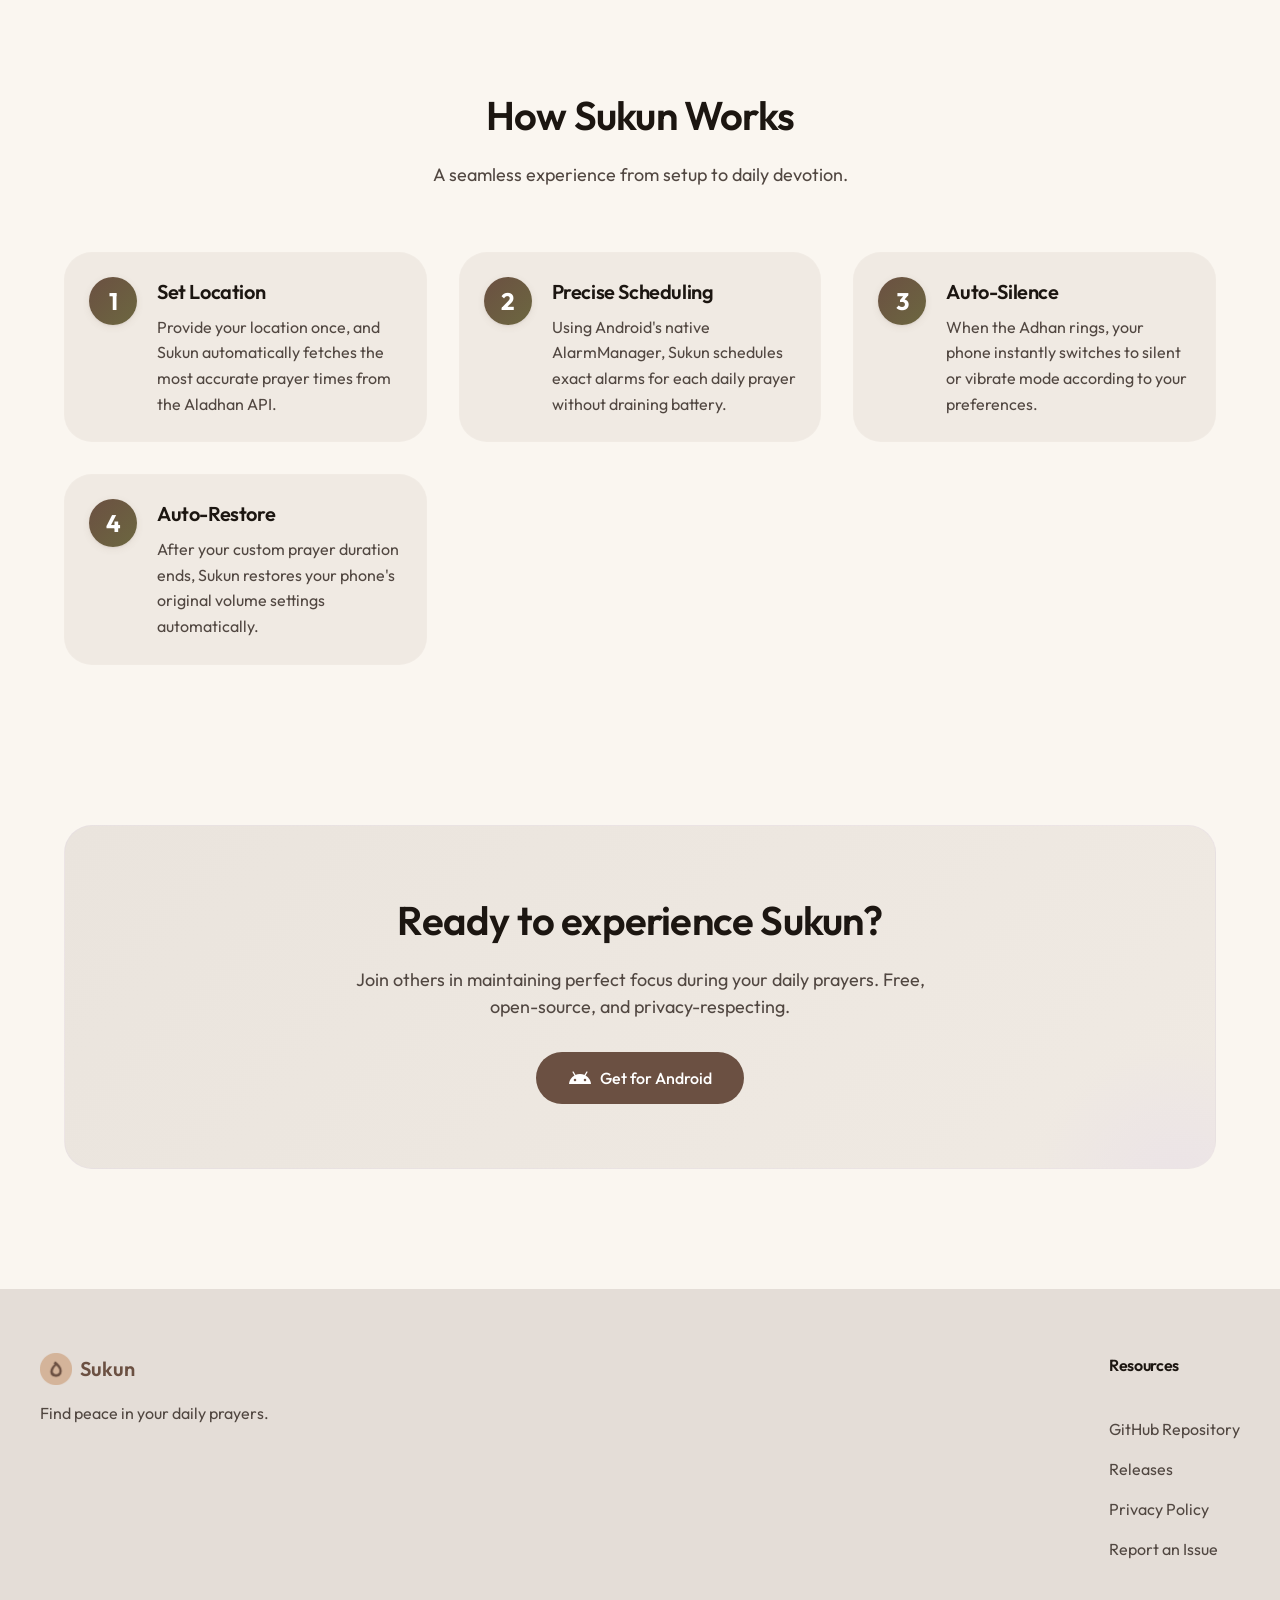
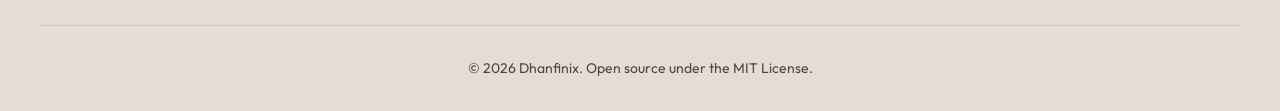
==== commit cd36b636: "style: overhaul website aesthetics to Súkun light theme and add app icons" ====
--- a/docs/index.html
+++ b/docs/index.html
@@ -7,6 +7,7 @@
     <title>Sukun - Find Peace in Your Prayers</title>
     <meta name="description"
         content="Sukun automatically silences your phone during prayer times, ensuring you can focus on what matters most.">
+    <link rel="icon" type="image/png" href="assets/logo.png">
 
     <!-- Google Fonts -->
     <link rel="preconnect" href="https://fonts.googleapis.com">
@@ -26,7 +27,7 @@
     <nav class="navbar">
         <div class="nav-content">
             <div class="logo">
-                <span class="material-symbols-rounded">mosque</span>
+                <img src="assets/logo.png" alt="Sukun Logo" class="logo-img">
                 <span>Sukun</span>
             </div>
             <div class="nav-links">
@@ -168,7 +169,7 @@
         <div class="footer-content">
             <div class="footer-brand">
                 <div class="logo">
-                    <span class="material-symbols-rounded">mosque</span>
+                    <img src="assets/logo.png" alt="Sukun Logo" class="logo-img">
                     <span>Sukun</span>
                 </div>
                 <p>Find peace in your daily prayers.</p>
--- a/docs/style.css
+++ b/docs/style.css
@@ -1,46 +1,46 @@
 :root {
-    /* Basic Colors */
-    --md-sys-color-background: #141218;
-    --md-sys-color-on-background: #E6E0E9;
-    --md-sys-color-surface: #1D1B20;
-    --md-sys-color-surface-dim: #141218;
-    --md-sys-color-surface-bright: #3B383E;
-    --md-sys-color-surface-container: #211F26;
-    --md-sys-color-surface-container-high: #2B2930;
-    --md-sys-color-surface-container-highest: #36343B;
-    --md-sys-color-on-surface: #E6E0E9;
-    --md-sys-color-on-surface-variant: #CAC4D0;
-    --md-sys-color-outline: #938F99;
-    --md-sys-color-outline-variant: #49454F;
-
-    /* Primary (Purple) */
-    --md-sys-color-primary: #D0BCFF;
-    --md-sys-color-on-primary: #381E72;
-    --md-sys-color-primary-container: #4F378B;
-    --md-sys-color-on-primary-container: #EADDFF;
-
-    /* Secondary */
-    --md-sys-color-secondary: #CCC2DC;
-    --md-sys-color-on-secondary: #332D41;
-    --md-sys-color-secondary-container: #4A4458;
-    --md-sys-color-on-secondary-container: #E8DEF8;
-
-    /* Tertiary */
-    --md-sys-color-tertiary: #EFB8C8;
-    --md-sys-color-on-tertiary: #492532;
-    --md-sys-color-tertiary-container: #633B48;
-    --md-sys-color-on-tertiary-container: #FFD8E4;
+    /* Basic Colors (Súkun Earth Tone Light Theme) */
+    --md-sys-color-background: #FAF6F0;
+    --md-sys-color-on-background: #1C1611;
+    --md-sys-color-surface: #FAF6F0;
+    --md-sys-color-surface-dim: #D8CFC8;
+    --md-sys-color-surface-bright: #FFFFFF;
+    --md-sys-color-surface-container: #F0EAE3;
+    --md-sys-color-surface-container-high: #EAE4DD;
+    --md-sys-color-surface-container-highest: #E4DDD7;
+    --md-sys-color-on-surface: #1C1611;
+    --md-sys-color-on-surface-variant: #514741;
+    --md-sys-color-outline: #837470;
+    --md-sys-color-outline-variant: #CFC8C1;
+
+    /* Primary (Warm Brown) */
+    --md-sys-color-primary: #6B5042;
+    --md-sys-color-on-primary: #FFFFFF;
+    --md-sys-color-primary-container: #F3EAD8;
+    --md-sys-color-on-primary-container: #231108;
+
+    /* Secondary (Taupe) */
+    --md-sys-color-secondary: #7D7063;
+    --md-sys-color-on-secondary: #FFFFFF;
+    --md-sys-color-secondary-container: #D8CFC8;
+    --md-sys-color-on-secondary-container: #2C2219;
+
+    /* Tertiary (Khaki) */
+    --md-sys-color-tertiary: #6C6740;
+    --md-sys-color-on-tertiary: #FFFFFF;
+    --md-sys-color-tertiary-container: #F4EDBA;
+    --md-sys-color-on-tertiary-container: #221F02;
 
     /* Error */
-    --md-sys-color-error: #F2B8B5;
-    --md-sys-color-on-error: #601410;
-    --md-sys-color-error-container: #8C1D18;
-    --md-sys-color-on-error-container: #F9DEDC;
+    --md-sys-color-error: #BA1A1A;
+    --md-sys-color-on-error: #FFFFFF;
+    --md-sys-color-error-container: #FFFFDAD6;
+    --md-sys-color-on-error-container: #410002;
 
     /* Elevation */
-    --md-sys-elevation-1: 0px 1px 2px 0px rgba(0, 0, 0, 0.3), 0px 1px 3px 1px rgba(0, 0, 0, 0.15);
-    --md-sys-elevation-2: 0px 1px 2px 0px rgba(0, 0, 0, 0.3), 0px 2px 6px 2px rgba(0, 0, 0, 0.15);
-    --md-sys-elevation-3: 0px 1px 3px 0px rgba(0, 0, 0, 0.3), 0px 4px 8px 3px rgba(0, 0, 0, 0.15);
+    --md-sys-elevation-1: 0px 1px 2px 0px rgba(107, 80, 66, 0.1), 0px 1px 3px 1px rgba(107, 80, 66, 0.05);
+    --md-sys-elevation-2: 0px 1px 2px 0px rgba(107, 80, 66, 0.1), 0px 2px 6px 2px rgba(107, 80, 66, 0.05);
+    --md-sys-elevation-3: 0px 1px 3px 0px rgba(107, 80, 66, 0.1), 0px 4px 8px 3px rgba(107, 80, 66, 0.05);
 
     /* Shape */
     --md-sys-shape-corner-medium: 12px;
@@ -123,8 +123,10 @@
     color: var(--md-sys-color-primary);
 }
 
-.logo .material-symbols-rounded {
-    font-size: 28px;
+.logo-img {
+    height: 32px;
+    width: auto;
+    object-fit: contain;
 }
 
 .nav-links {
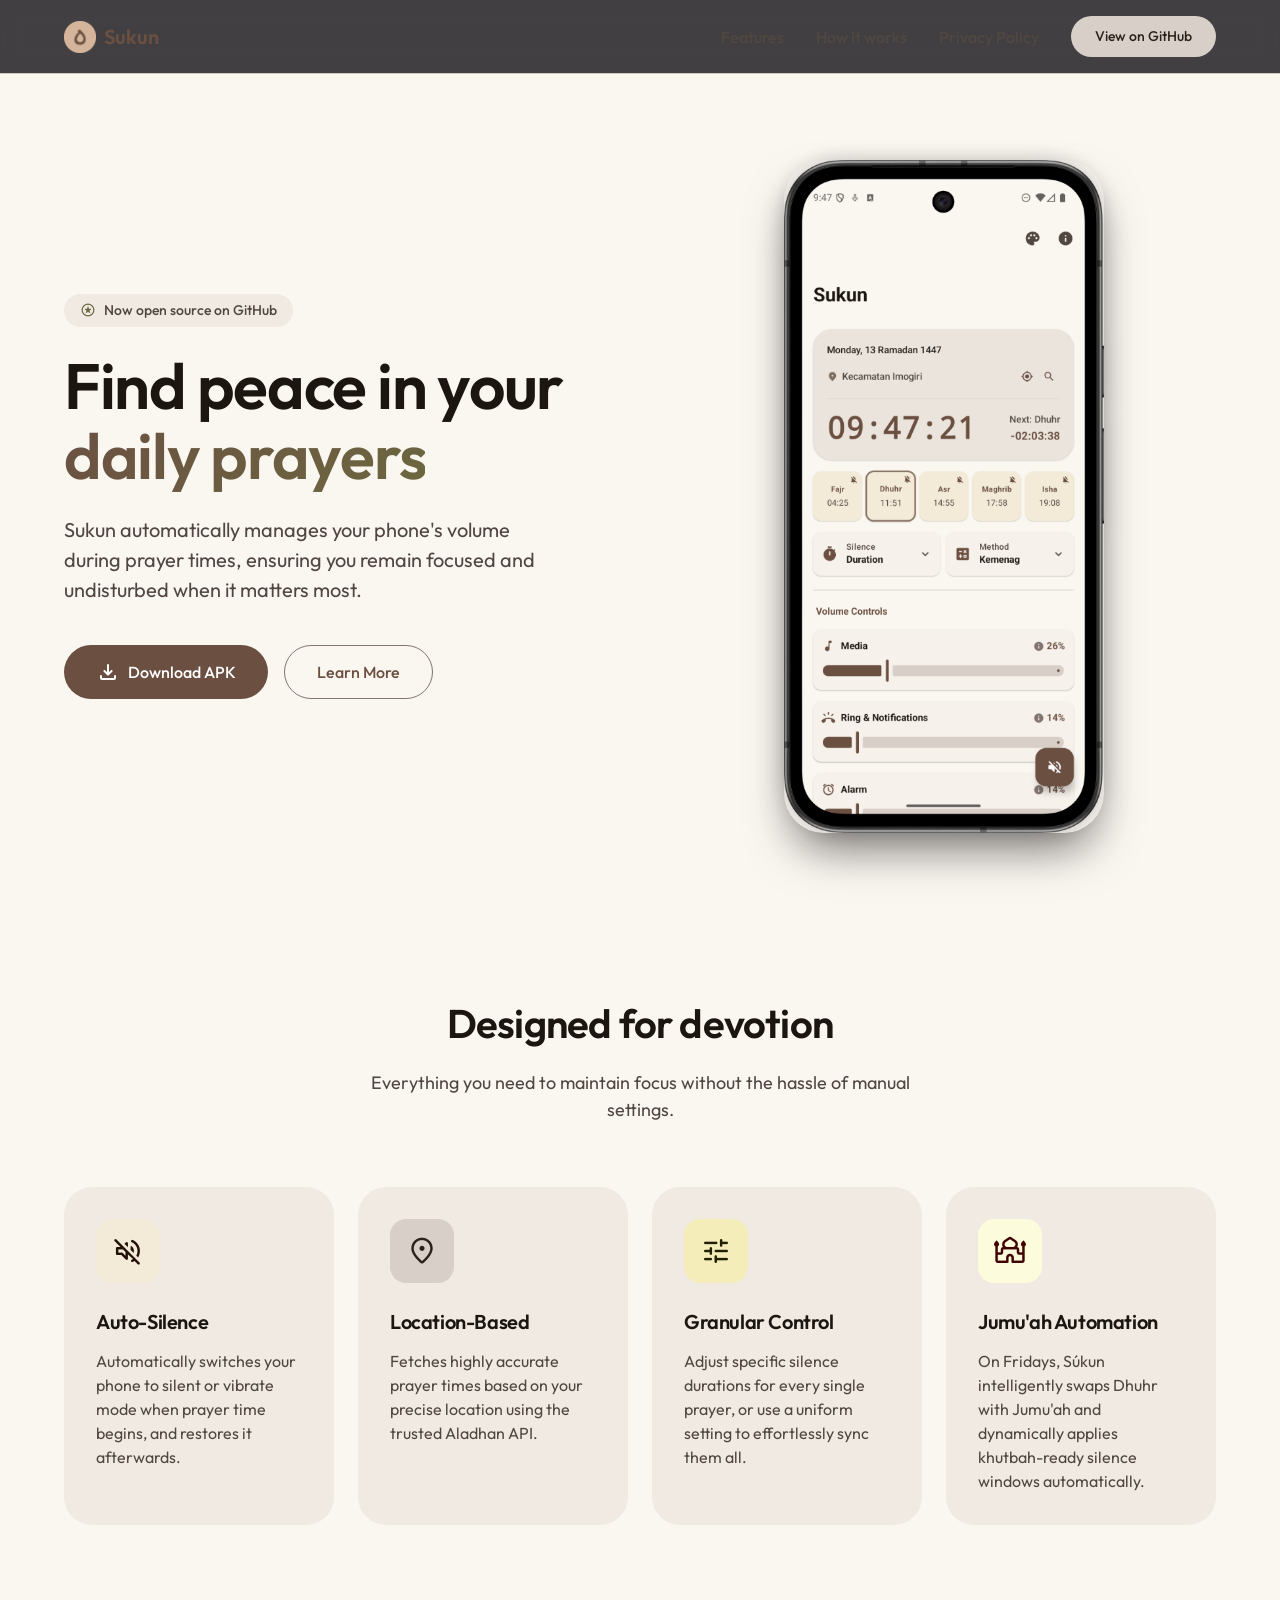
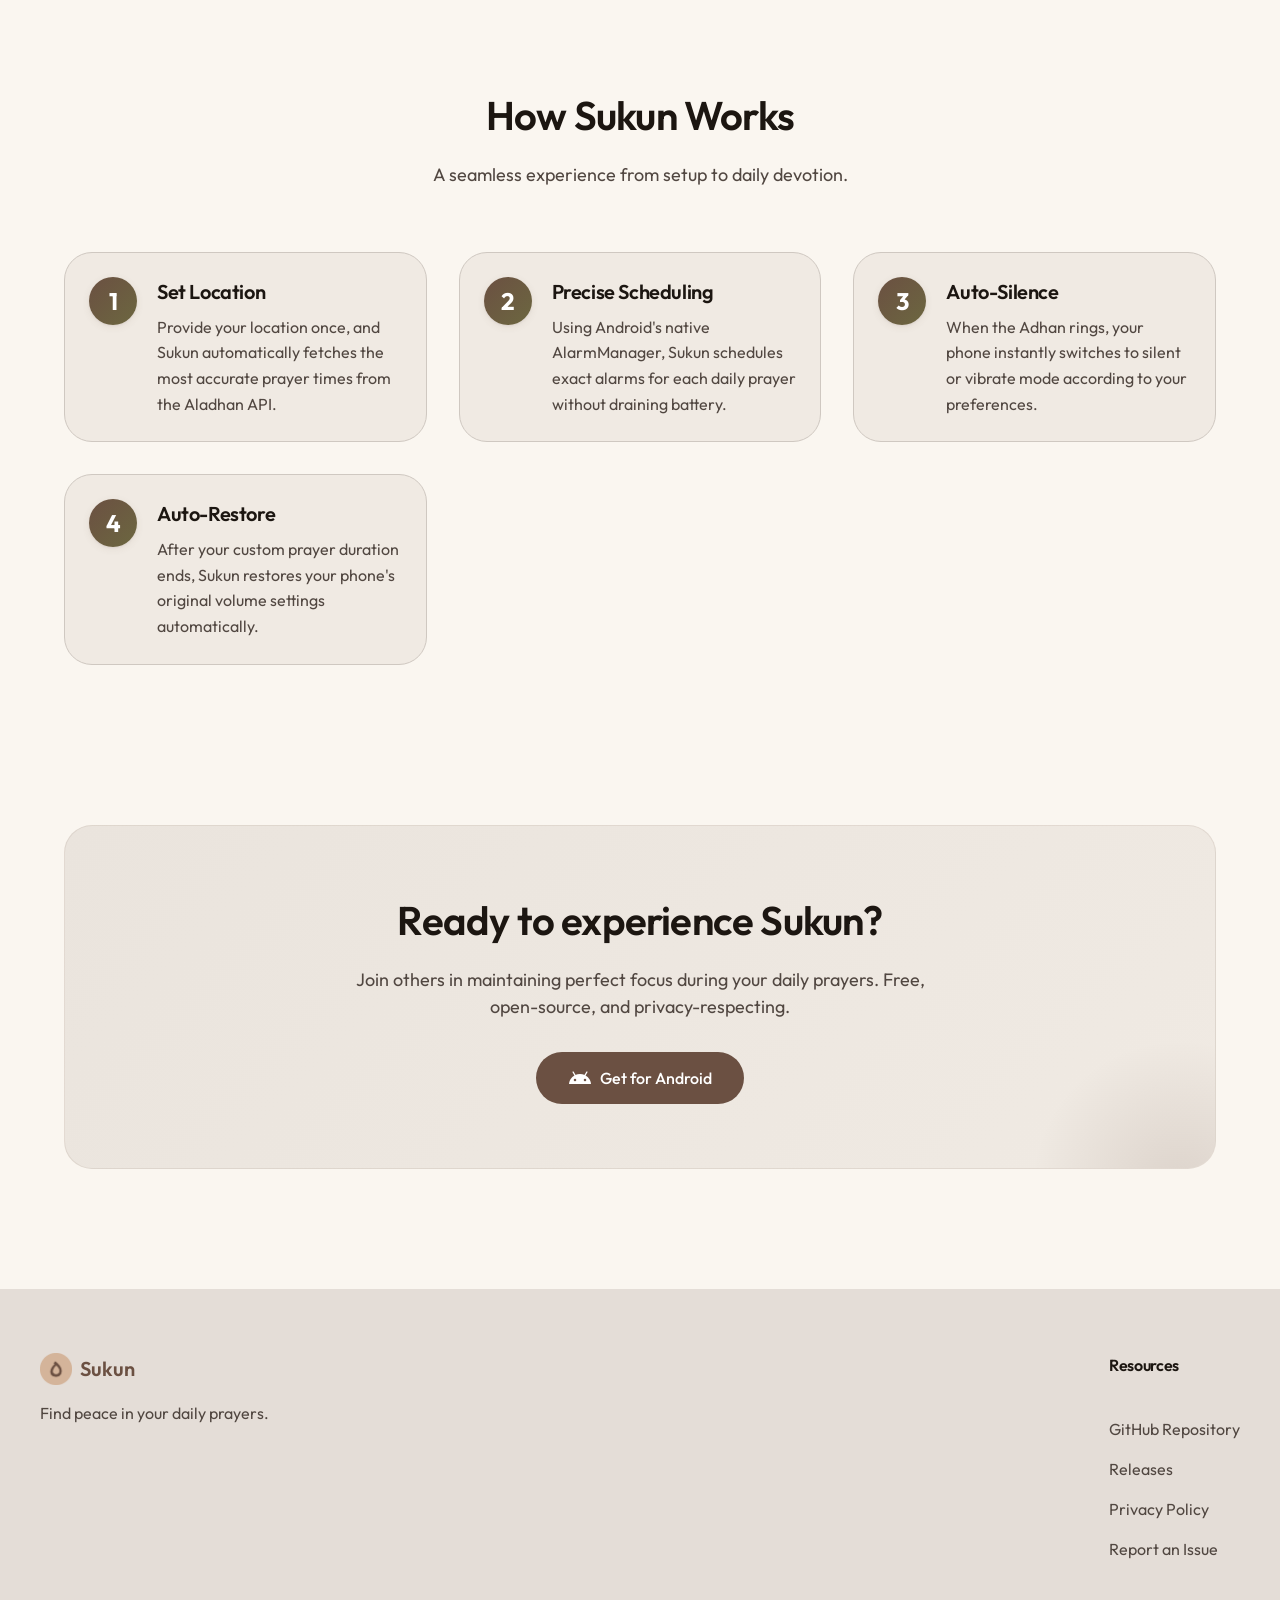
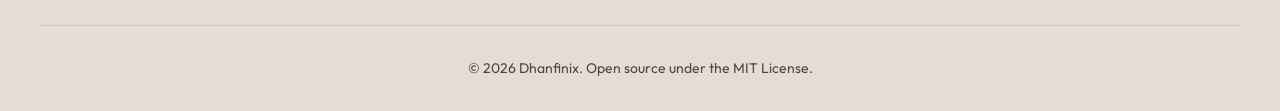
==== commit fbddd13d: "fix: adjust navbar opacity and privacy policy mobile menu" ====
--- a/docs/index.html
+++ b/docs/index.html
@@ -20,7 +20,7 @@
         rel="stylesheet" />
 
     <!-- Styles -->
-    <link rel="stylesheet" href="style.css?v=1.2">
+    <link rel="stylesheet" href="style.css?v=1.4">
 </head>
 
 <body>
--- a/docs/style.css
+++ b/docs/style.css
@@ -99,7 +99,7 @@
     top: 0;
     left: 0;
     right: 0;
-    background-color: rgba(20, 18, 24, 0.8);
+    background-color: rgba(250, 246, 240, 0.85); /* #FAF6F0 with opacity */
     backdrop-filter: blur(12px);
     border-bottom: 1px solid var(--md-sys-color-outline-variant);
     z-index: 100;
@@ -360,7 +360,7 @@
     left: 0;
     right: 0;
     bottom: 0;
-    background: radial-gradient(circle at top right, rgba(208, 188, 255, 0.1), transparent 70%);
+    background: radial-gradient(circle at top right, rgba(107, 80, 66, 0.1), transparent 70%);
     opacity: 0;
     transition: opacity 0.3s ease;
 }
@@ -439,7 +439,7 @@
     padding: 24px;
     background-color: var(--md-sys-color-surface-container);
     border-radius: var(--md-sys-shape-corner-extra-large);
-    border: 1px solid rgba(255, 255, 255, 0.05);
+    border: 1px solid var(--md-sys-color-outline-variant);
     transition: transform 0.3s ease, background-color 0.3s ease;
 }
 
@@ -487,7 +487,7 @@
     text-align: center;
     position: relative;
     overflow: hidden;
-    border: 1px solid rgba(208, 188, 255, 0.1);
+    border: 1px solid rgba(107, 80, 66, 0.1);
 }
 
 .cta-container::after {
@@ -497,7 +497,7 @@
     right: -10%;
     width: 300px;
     height: 300px;
-    background: radial-gradient(circle, rgba(208, 188, 255, 0.15) 0%, transparent 70%);
+    background: radial-gradient(circle, rgba(107, 80, 66, 0.15) 0%, transparent 70%);
     border-radius: 50%;
 }
 
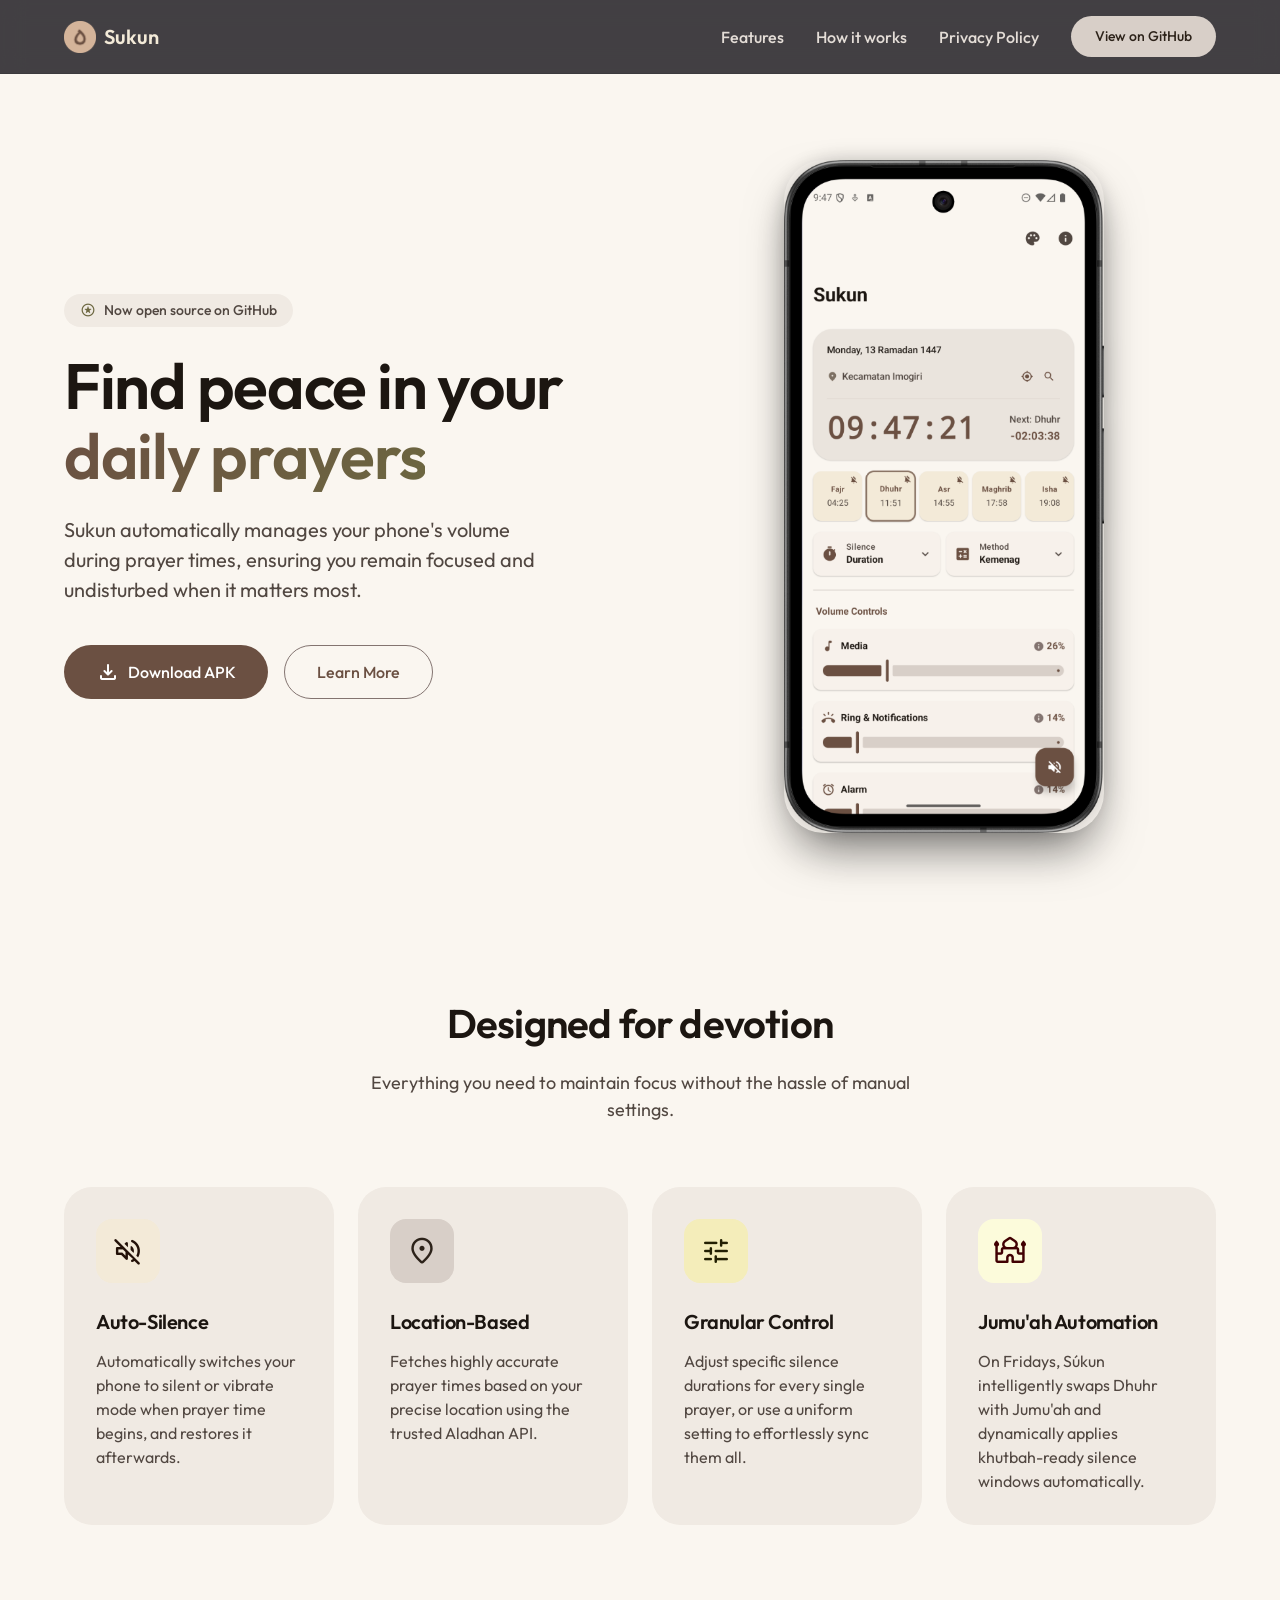
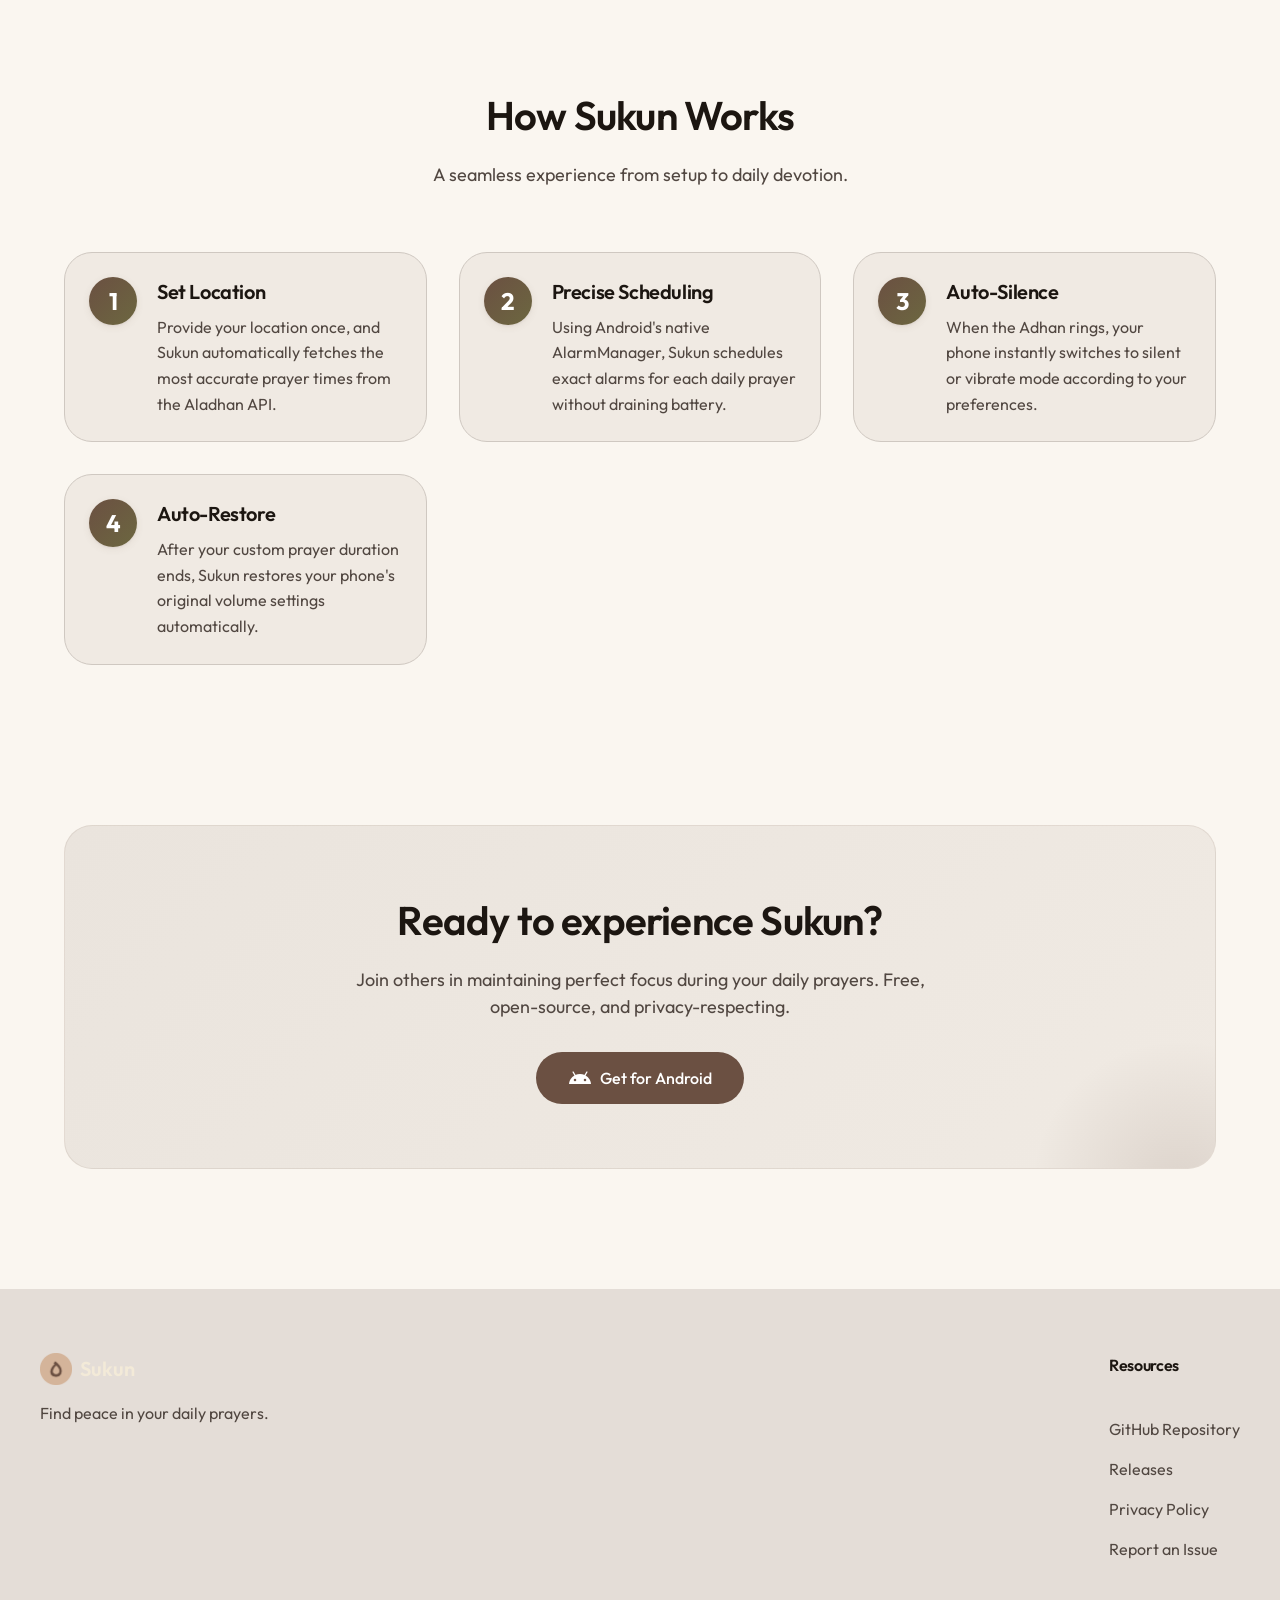
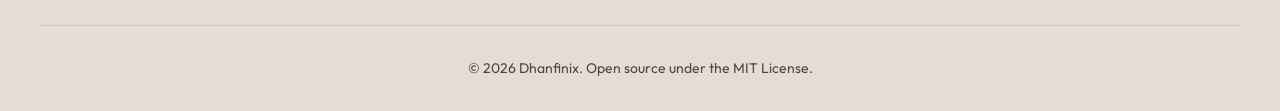
==== commit 552cf733: "style: deploy dark Súkun brown navbar with cream text for high contrast" ====
--- a/docs/index.html
+++ b/docs/index.html
@@ -20,7 +20,7 @@
         rel="stylesheet" />
 
     <!-- Styles -->
-    <link rel="stylesheet" href="style.css?v=1.4">
+    <link rel="stylesheet" href="style.css?v=1.5">
 </head>
 
 <body>
--- a/docs/style.css
+++ b/docs/style.css
@@ -99,9 +99,9 @@
     top: 0;
     left: 0;
     right: 0;
-    background-color: rgba(250, 246, 240, 0.85); /* #FAF6F0 with opacity */
+    background-color: rgba(51, 42, 36, 0.85); /* Súkun Dark Brown */
     backdrop-filter: blur(12px);
-    border-bottom: 1px solid var(--md-sys-color-outline-variant);
+    border-bottom: 1px solid rgba(0,0,0,0.1);
     z-index: 100;
 }
 
@@ -120,7 +120,7 @@
     gap: 8px;
     font-size: 1.25rem;
     font-weight: 600;
-    color: var(--md-sys-color-primary);
+    color: #F3EAD8; /* primary-container light */
 }
 
 .logo-img {
@@ -136,14 +136,14 @@
 }
 
 .nav-links a:not(.btn) {
-    color: var(--md-sys-color-on-surface-variant);
+    color: #E4DDD7; /* light gray/brown */
     font-weight: 500;
     font-size: 1rem;
     transition: color 0.2s ease;
 }
 
 .nav-links a:not(.btn):hover {
-    color: var(--md-sys-color-on-surface);
+    color: #FFFFFF;
 }
 
 .mobile-menu-btn {
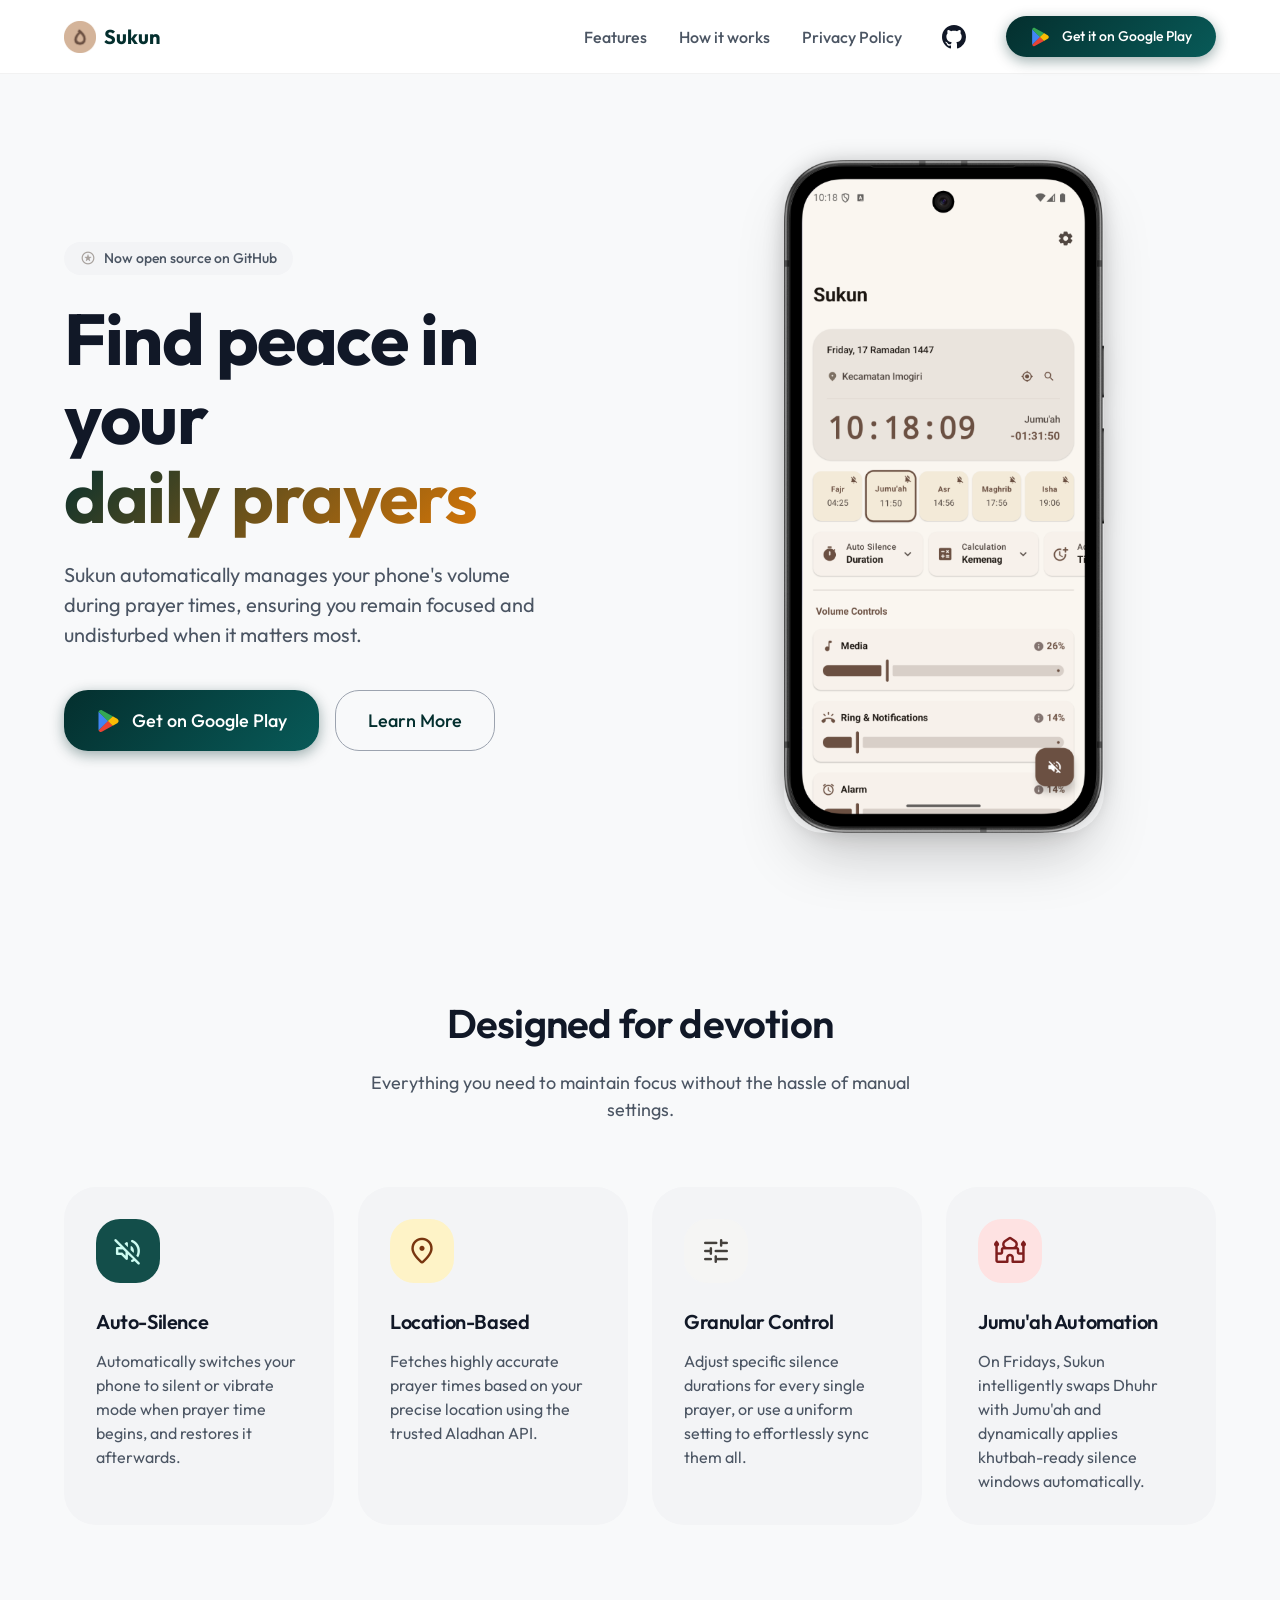
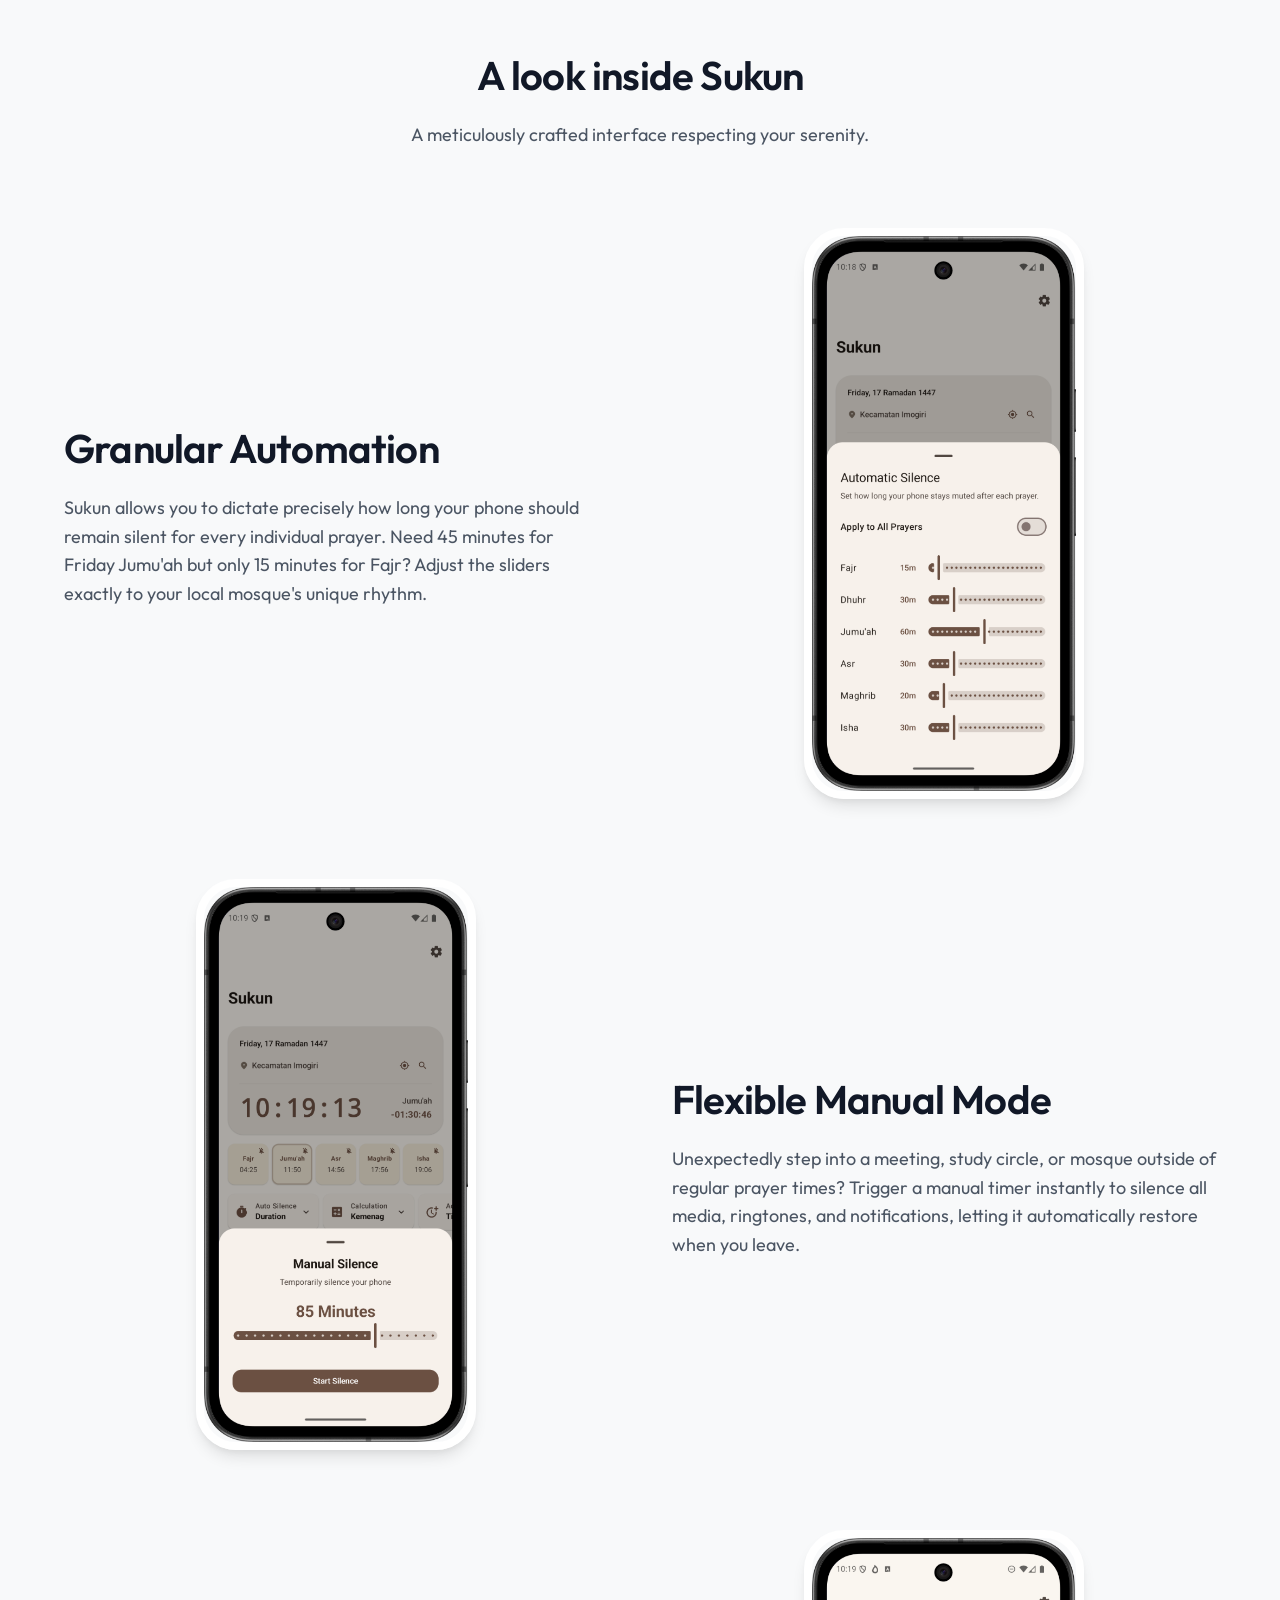
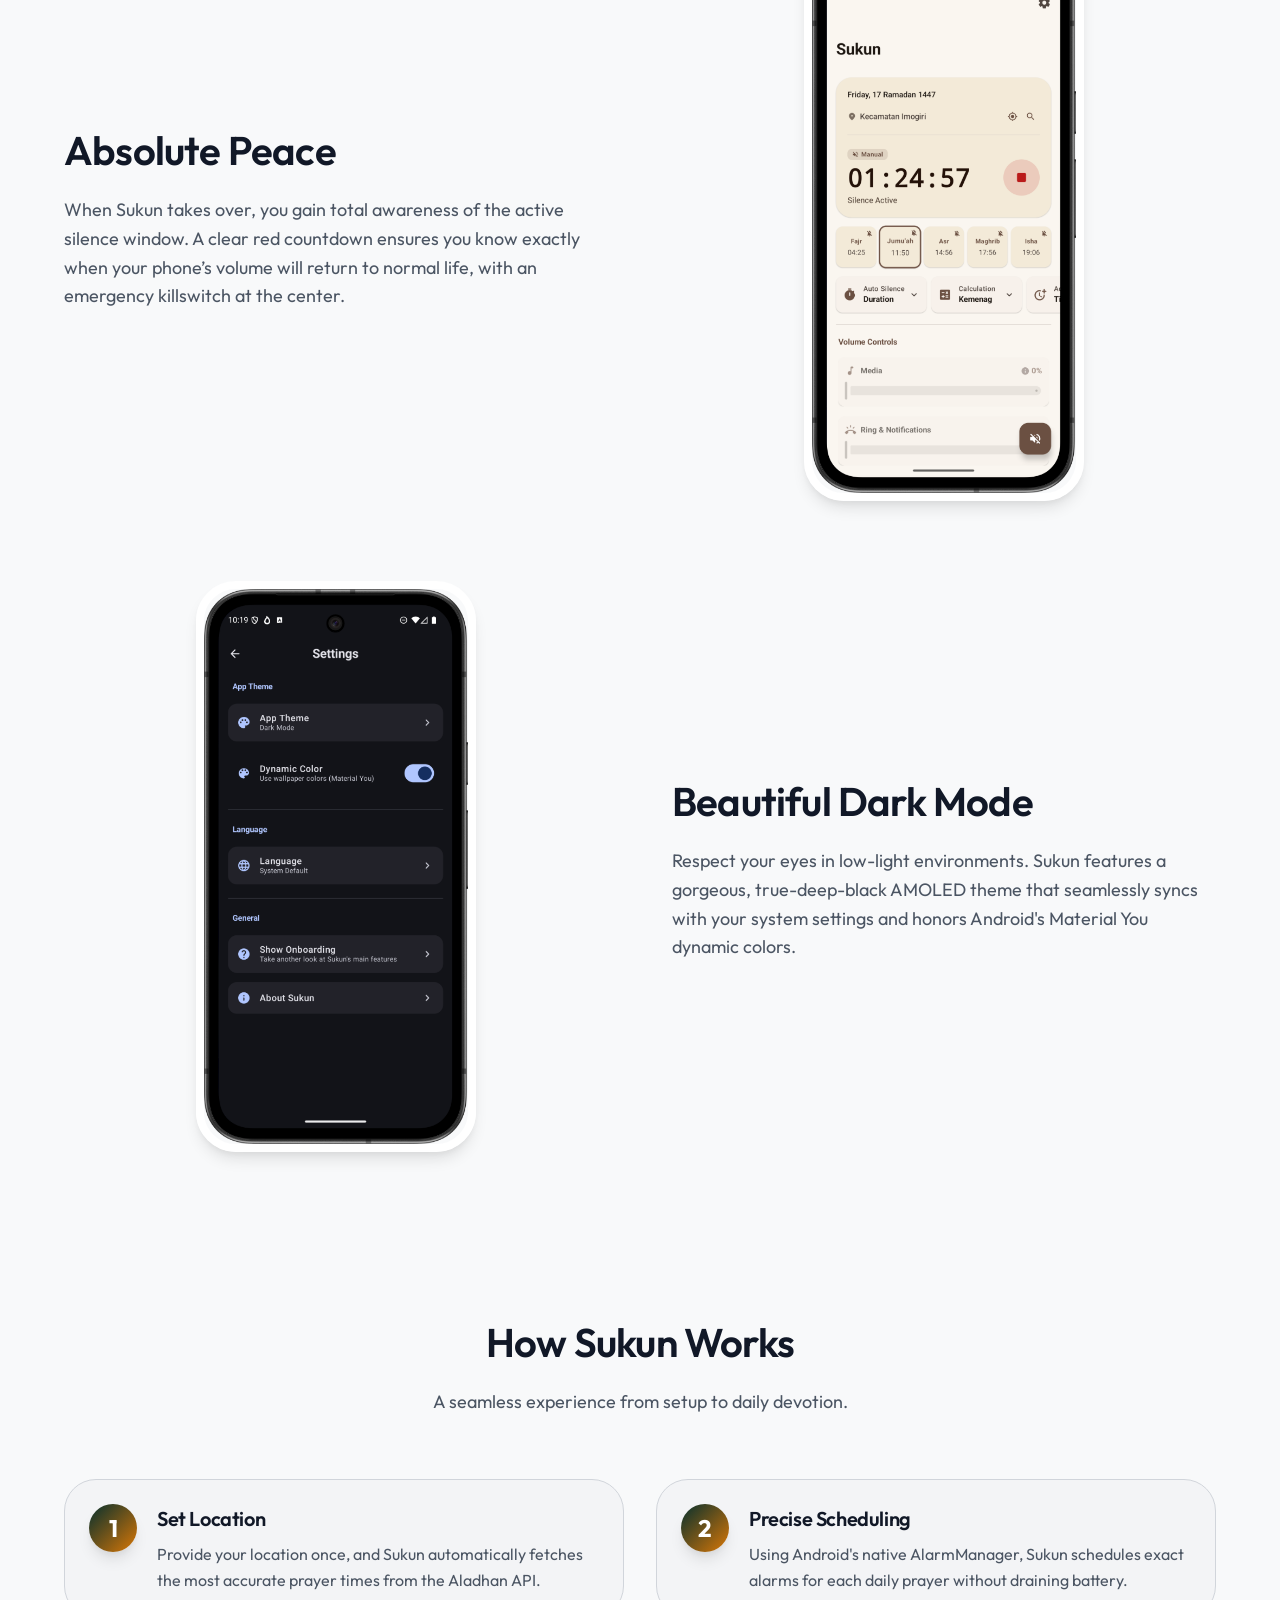
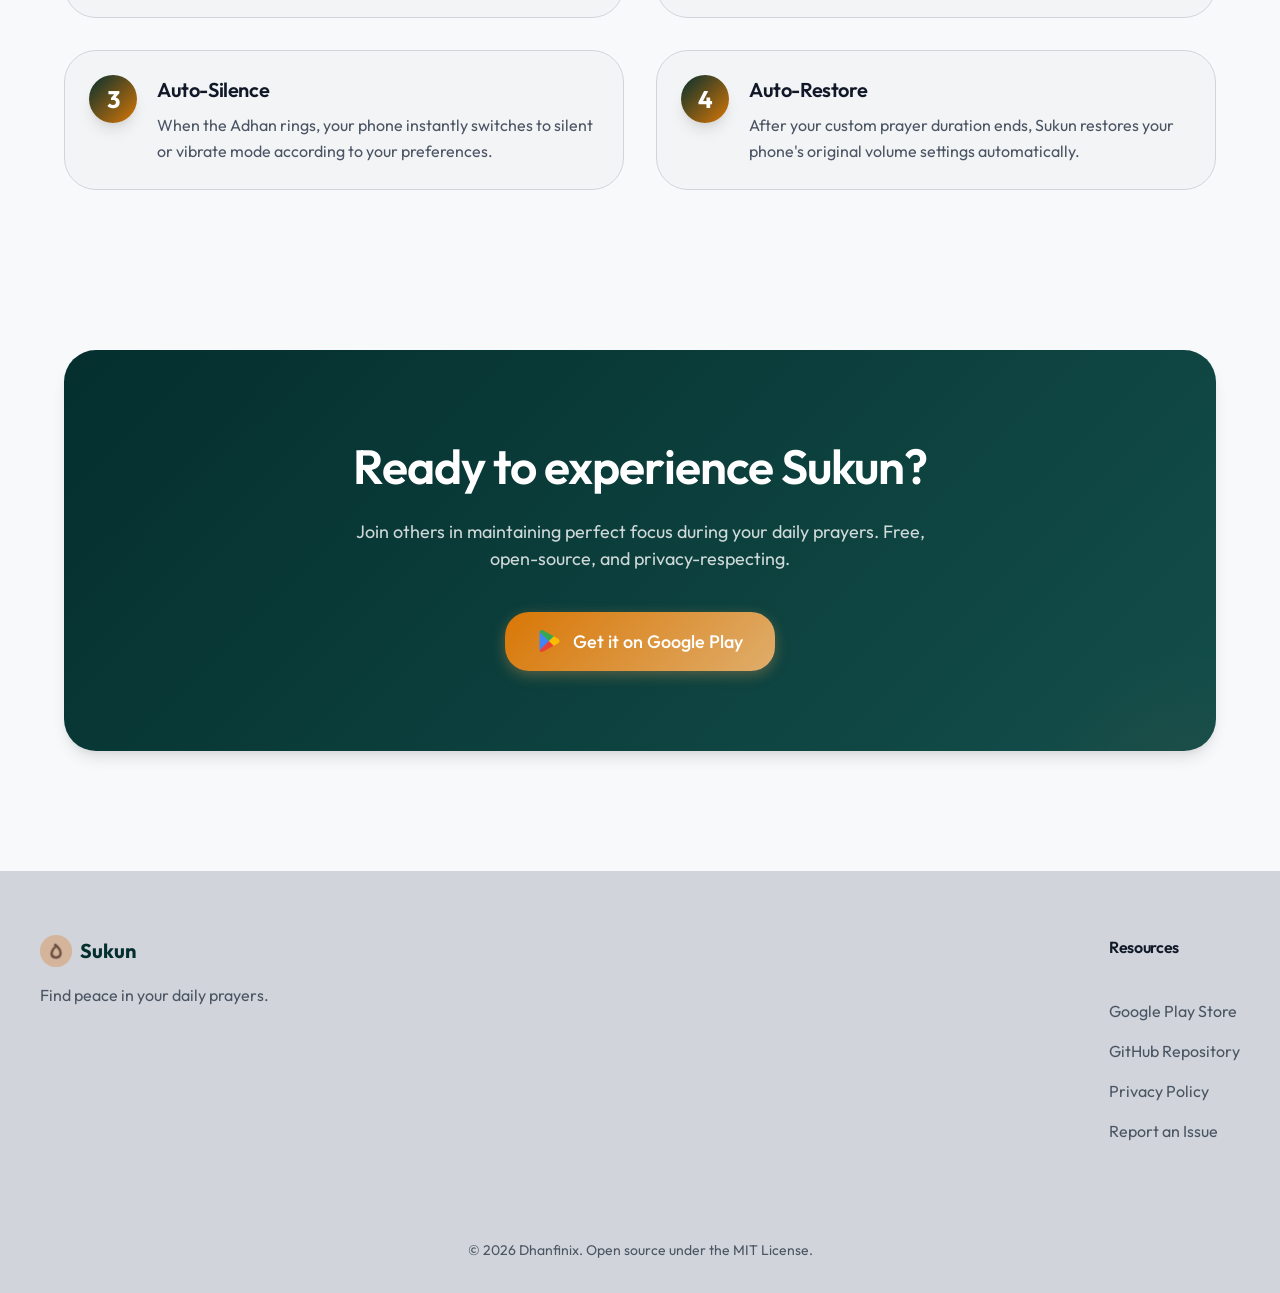
==== commit 14c27b5e: "docs: refresh marketing website aesthetics [skip ci]" ====
--- a/docs/index.html
+++ b/docs/index.html
@@ -20,7 +20,7 @@
         rel="stylesheet" />
 
     <!-- Styles -->
-    <link rel="stylesheet" href="style.css?v=1.5">
+    <link rel="stylesheet" href="style.css?v=2.4">
 </head>
 
 <body>
@@ -34,7 +34,37 @@
                 <a href="#features">Features</a>
                 <a href="#how-it-works">How it works</a>
                 <a href="privacy-policy.html">Privacy Policy</a>
-                <a href="https://github.com/Dhanfinix/Sukun" class="btn btn-tonal" target="_blank">View on GitHub</a>
+                <a href="https://github.com/Dhanfinix/Sukun" target="_blank" title="View on GitHub"
+                    style="display: flex; align-items: center; justify-content: center; width: 40px; height: 40px; border-radius: 50%; color: var(--md-sys-color-on-surface); transition: background-color 0.2s;">
+                    <!-- GitHub SVG Icon -->
+                    <svg height="24" width="24" viewBox="0 0 16 16" fill="currentColor">
+                        <path
+                            d="M8 0C3.58 0 0 3.58 0 8c0 3.54 2.29 6.53 5.47 7.59.4.07.55-.17.55-.38 0-.19-.01-.82-.01-1.49-2.01.37-2.53-.49-2.69-.94-.09-.23-.48-.94-.82-1.13-.28-.15-.68-.52-.01-.53.63-.01 1.08.58 1.23.82.72 1.21 1.87.87 2.33.66.07-.52.28-.87.51-1.07-1.78-.2-3.64-.89-3.64-3.95 0-.87.31-1.59.82-2.15-.08-.2-.36-1.02.08-2.12 0 0 .67-.21 2.2.82.64-.18 1.32-.27 2-.27.68 0 1.36.09 2 .27 1.53-1.04 2.2-.82 2.2-.82.44 1.1.16 1.92.08 2.12.51.56.82 1.27.82 2.15 0 3.07-1.87 3.75-3.65 3.95.29.25.54.73.54 1.48 0 1.07-.01 1.93-.01 2.2 0 .21.15.46.55.38A8.012 8.012 0 0 0 16 8c0-4.42-3.58-8-8-8z">
+                        </path>
+                    </svg>
+                </a>
+                <a href="https://play.google.com/store/apps/details?id=dhanfinix.android.sukun&pcampaignid=web_share"
+                    class="btn btn-primary" target="_blank">
+                    <!-- Google Play SVG Icon (Official) -->
+                    <svg width="20" height="20" viewBox="0 0 40 40" xmlns="http://www.w3.org/2000/svg"
+                        style="margin-right: 4px;">
+                        <path fill="none" d="M0,0h40v40H0V0z"></path>
+                        <g>
+                            <path
+                                d="M19.7,19.2L4.3,35.3c0,0,0,0,0,0c0.5,1.7,2.1,3,4,3c0.8,0,1.5-0.2,2.1-0.6l0,0l17.4-9.9L19.7,19.2z"
+                                fill="#EA4335"></path>
+                            <path
+                                d="M35.3,16.4L35.3,16.4l-7.5-4.3l-8.4,7.4l8.5,8.3l7.5-4.2c1.3-0.7,2.2-2.1,2.2-3.6C37.5,18.5,36.6,17.1,35.3,16.4z"
+                                fill="#FBBC04"></path>
+                            <path d="M4.3,4.7C4.2,5,4.2,5.4,4.2,5.8v28.5c0,0.4,0,0.7,0.1,1.1l16-15.7L4.3,4.7z"
+                                fill="#4285F4"></path>
+                            <path
+                                d="M19.8,20l8-7.9L10.5,2.3C9.9,1.9,9.1,1.7,8.3,1.7c-1.9,0-3.6,1.3-4,3c0,0,0,0,0,0L19.8,20z"
+                                fill="#34A853"></path>
+                        </g>
+                    </svg>
+                    Get it on Google Play
+                </a>
             </div>
             <button class="mobile-menu-btn">
                 <span class="material-symbols-rounded">menu</span>
@@ -44,7 +74,7 @@
 
     <main>
         <section class="hero">
-            <div class="hero-content">
+            <div class="hero-content fade-up">
                 <div class="hero-badge">
                     <span class="material-symbols-rounded star">stars</span>
                     <span>Now open source on GitHub</span>
@@ -53,28 +83,47 @@
                 <p class="hero-subtitle">Sukun automatically manages your phone's volume during prayer times, ensuring
                     you remain focused and undisturbed when it matters most.</p>
                 <div class="hero-actions">
-                    <a href="https://github.com/Dhanfinix/Sukun/releases" class="btn btn-primary btn-large">
-                        <span class="material-symbols-rounded">download</span>
-                        Download APK
+                    <a href="https://play.google.com/store/apps/details?id=dhanfinix.android.sukun&pcampaignid=web_share"
+                        class="btn btn-primary btn-large" target="_blank">
+                        <!-- Google Play SVG Icon (Official) -->
+                        <svg width="24" height="24" viewBox="0 0 40 40" xmlns="http://www.w3.org/2000/svg"
+                            style="margin-right: 4px;">
+                            <path fill="none" d="M0,0h40v40H0V0z"></path>
+                            <g>
+                                <path
+                                    d="M19.7,19.2L4.3,35.3c0,0,0,0,0,0c0.5,1.7,2.1,3,4,3c0.8,0,1.5-0.2,2.1-0.6l0,0l17.4-9.9L19.7,19.2z"
+                                    fill="#EA4335"></path>
+                                <path
+                                    d="M35.3,16.4L35.3,16.4l-7.5-4.3l-8.4,7.4l8.5,8.3l7.5-4.2c1.3-0.7,2.2-2.1,2.2-3.6C37.5,18.5,36.6,17.1,35.3,16.4z"
+                                    fill="#FBBC04"></path>
+                                <path d="M4.3,4.7C4.2,5,4.2,5.4,4.2,5.8v28.5c0,0.4,0,0.7,0.1,1.1l16-15.7L4.3,4.7z"
+                                    fill="#4285F4"></path>
+                                <path
+                                    d="M19.8,20l8-7.9L10.5,2.3C9.9,1.9,9.1,1.7,8.3,1.7c-1.9,0-3.6,1.3-4,3c0,0,0,0,0,0L19.8,20z"
+                                    fill="#34A853"></path>
+                            </g>
+                        </svg>
+                        Get on Google Play
                     </a>
                     <a href="#features" class="btn btn-outline btn-large">
                         Learn More
                     </a>
                 </div>
             </div>
-            <div class="hero-visual">
+            <div class="hero-visual fade-up">
                 <div class="mockup-container">
-                    <img src="assets/home.png" alt="Sukun App Screenshot" class="app-screenshot">
+                    <img src="assets/home_new.png?v=3" alt="Sukun App Home Screen" class="app-screenshot">
                 </div>
             </div>
         </section>
 
         <section id="features" class="features-section">
-            <h2 class="section-title">Designed for devotion</h2>
-            <p class="section-subtitle">Everything you need to maintain focus without the hassle of manual settings.</p>
+            <h2 class="section-title fade-up">Designed for devotion</h2>
+            <p class="section-subtitle fade-up">Everything you need to maintain focus without the hassle of manual
+                settings.</p>
 
             <div class="features-grid">
-                <div class="feature-card">
+                <div class="feature-card fade-up">
                     <div class="feature-icon primary-container">
                         <span class="material-symbols-rounded">volume_off</span>
                     </div>
@@ -83,7 +132,7 @@
                         it afterwards.</p>
                 </div>
 
-                <div class="feature-card">
+                <div class="feature-card fade-up">
                     <div class="feature-icon secondary-container">
                         <span class="material-symbols-rounded">location_on</span>
                     </div>
@@ -92,30 +141,90 @@
                         API.</p>
                 </div>
 
-                <div class="feature-card">
+                <div class="feature-card fade-up">
                     <div class="feature-icon tertiary-container">
                         <span class="material-symbols-rounded">tune</span>
                     </div>
                     <h3>Granular Control</h3>
-                    <p>Adjust specific silence durations for every single prayer, or use a uniform setting to effortlessly sync them all.</p>
-                </div>
-
-                <div class="feature-card">
+                    <p>Adjust specific silence durations for every single prayer, or use a uniform setting to
+                        effortlessly sync them all.</p>
+                </div>
+
+                <div class="feature-card fade-up">
                     <div class="feature-icon error-container">
                         <span class="material-symbols-rounded">mosque</span>
                     </div>
                     <h3>Jumu'ah Automation</h3>
-                    <p>On Fridays, Súkun intelligently swaps Dhuhr with Jumu'ah and dynamically applies khutbah-ready silence windows automatically.</p>
+                    <p>On Fridays, Sukun intelligently swaps Dhuhr with Jumu'ah and dynamically applies khutbah-ready
+                        silence windows automatically.</p>
+                </div>
+            </div>
+        </section>
+
+        <!-- New Showcase Section for App Screens -->
+        <section id="showcase" class="showcase-section">
+            <h2 class="section-title fade-up">A look inside Sukun</h2>
+            <p class="section-subtitle fade-up">A meticulously crafted interface respecting your serenity.</p>
+
+            <!-- Row 1: Durations -->
+            <div class="showcase-row fade-up">
+                <div class="showcase-content">
+                    <h3>Granular Automation</h3>
+                    <p>Sukun allows you to dictate precisely how long your phone should remain silent for every
+                        individual prayer. Need 45 minutes for Friday Jumu'ah but only 15 minutes for Fajr? Adjust the
+                        sliders exactly to your local mosque's unique rhythm.</p>
+                </div>
+                <div class="showcase-visual">
+                    <img src="assets/durations.png?v=3" alt="Sukun Durations Sheet" class="showcase-img">
+                </div>
+            </div>
+
+            <!-- Row 2: Manual Silence (Reversed) -->
+            <div class="showcase-row reversed fade-up">
+                <div class="showcase-content">
+                    <h3>Flexible Manual Mode</h3>
+                    <p>Unexpectedly step into a meeting, study circle, or mosque outside of regular prayer times?
+                        Trigger a manual timer instantly to silence all media, ringtones, and notifications, letting it
+                        automatically restore when you leave.</p>
+                </div>
+                <div class="showcase-visual">
+                    <img src="assets/manual_silence.png?v=3" alt="Sukun Manual Silence" class="showcase-img">
+                </div>
+            </div>
+
+            <!-- Row 3: Active Silence -->
+            <div class="showcase-row fade-up">
+                <div class="showcase-content">
+                    <h3>Absolute Peace</h3>
+                    <p>When Sukun takes over, you gain total awareness of the active silence window. A clear red
+                        countdown ensures you know exactly when your phone’s volume will return to normal life, with an
+                        emergency killswitch at the center.</p>
+                </div>
+                <div class="showcase-visual">
+                    <img src="assets/active_silence.png?v=3" alt="Sukun Active Silence" class="showcase-img">
+                </div>
+            </div>
+
+            <!-- Row 4: Settings (Reversed) -->
+            <div class="showcase-row reversed fade-up">
+                <div class="showcase-content">
+                    <h3>Beautiful Dark Mode</h3>
+                    <p>Respect your eyes in low-light environments. Sukun features a gorgeous, true-deep-black AMOLED
+                        theme that seamlessly syncs with your system settings and honors Android's Material You dynamic
+                        colors.</p>
+                </div>
+                <div class="showcase-visual">
+                    <img src="assets/settings.png?v=3" alt="Sukun Settings" class="showcase-img">
                 </div>
             </div>
         </section>
 
         <section id="how-it-works" class="steps-section">
-            <h2 class="section-title">How Sukun Works</h2>
-            <p class="section-subtitle">A seamless experience from setup to daily devotion.</p>
+            <h2 class="section-title fade-up">How Sukun Works</h2>
+            <p class="section-subtitle fade-up">A seamless experience from setup to daily devotion.</p>
 
             <div class="steps-grid">
-                <div class="step-card">
+                <div class="step-card fade-up">
                     <div class="step-number">1</div>
                     <div class="step-content">
                         <h3>Set Location</h3>
@@ -123,7 +232,7 @@
                             from the Aladhan API.</p>
                     </div>
                 </div>
-                <div class="step-card">
+                <div class="step-card fade-up">
                     <div class="step-number">2</div>
                     <div class="step-content">
                         <h3>Precise Scheduling</h3>
@@ -131,7 +240,7 @@
                             without draining battery.</p>
                     </div>
                 </div>
-                <div class="step-card">
+                <div class="step-card fade-up">
                     <div class="step-number">3</div>
                     <div class="step-content">
                         <h3>Auto-Silence</h3>
@@ -139,7 +248,7 @@
                             your preferences.</p>
                     </div>
                 </div>
-                <div class="step-card">
+                <div class="step-card fade-up">
                     <div class="step-number">4</div>
                     <div class="step-content">
                         <h3>Auto-Restore</h3>
@@ -151,14 +260,32 @@
         </section>
 
         <section class="cta-section">
-            <div class="cta-container">
+            <div class="cta-container fade-up">
                 <h2>Ready to experience Sukun?</h2>
                 <p>Join others in maintaining perfect focus during your daily prayers. Free, open-source, and
                     privacy-respecting.</p>
                 <div class="cta-actions">
-                    <a href="https://github.com/Dhanfinix/Sukun/releases" class="btn btn-primary btn-large">
-                        <span class="material-symbols-rounded">android</span>
-                        Get for Android
+                    <a href="https://play.google.com/store/apps/details?id=dhanfinix.android.sukun&pcampaignid=web_share"
+                        class="btn btn-accent btn-large" target="_blank">
+                        <!-- Google Play SVG Icon (Official) -->
+                        <svg width="24" height="24" viewBox="0 0 40 40" xmlns="http://www.w3.org/2000/svg"
+                            style="margin-right: 4px;">
+                            <path fill="none" d="M0,0h40v40H0V0z"></path>
+                            <g>
+                                <path
+                                    d="M19.7,19.2L4.3,35.3c0,0,0,0,0,0c0.5,1.7,2.1,3,4,3c0.8,0,1.5-0.2,2.1-0.6l0,0l17.4-9.9L19.7,19.2z"
+                                    fill="#EA4335"></path>
+                                <path
+                                    d="M35.3,16.4L35.3,16.4l-7.5-4.3l-8.4,7.4l8.5,8.3l7.5-4.2c1.3-0.7,2.2-2.1,2.2-3.6C37.5,18.5,36.6,17.1,35.3,16.4z"
+                                    fill="#FBBC04"></path>
+                                <path d="M4.3,4.7C4.2,5,4.2,5.4,4.2,5.8v28.5c0,0.4,0,0.7,0.1,1.1l16-15.7L4.3,4.7z"
+                                    fill="#4285F4"></path>
+                                <path
+                                    d="M19.8,20l8-7.9L10.5,2.3C9.9,1.9,9.1,1.7,8.3,1.7c-1.9,0-3.6,1.3-4,3c0,0,0,0,0,0L19.8,20z"
+                                    fill="#34A853"></path>
+                            </g>
+                        </svg>
+                        Get it on Google Play
                     </a>
                 </div>
             </div>
@@ -177,10 +304,11 @@
             <div class="footer-links">
                 <div class="link-column">
                     <h4>Resources</h4>
-                    <a href="https://github.com/Dhanfinix/Sukun">GitHub Repository</a>
-                    <a href="https://github.com/Dhanfinix/Sukun/releases">Releases</a>
+                    <a href="https://play.google.com/store/apps/details?id=dhanfinix.android.sukun&pcampaignid=web_share"
+                        target="_blank">Google Play Store</a>
+                    <a href="https://github.com/Dhanfinix/Sukun" target="_blank">GitHub Repository</a>
                     <a href="privacy-policy.html">Privacy Policy</a>
-                    <a href="https://github.com/Dhanfinix/Sukun/issues">Report an Issue</a>
+                    <a href="https://github.com/Dhanfinix/Sukun/issues" target="_blank">Report an Issue</a>
                 </div>
             </div>
         </div>
@@ -189,7 +317,7 @@
         </div>
     </footer>
 
-    <script src="script.js"></script>
+    <script src="script.js?v=2.4"></script>
 </body>
 
 </html>
--- a/docs/style.css
+++ b/docs/style.css
@@ -1,51 +1,51 @@
 :root {
-    /* Basic Colors (Súkun Earth Tone Light Theme) */
-    --md-sys-color-background: #FAF6F0;
-    --md-sys-color-on-background: #1C1611;
-    --md-sys-color-surface: #FAF6F0;
-    --md-sys-color-surface-dim: #D8CFC8;
+    /* Basic Colors (Súkun Premium Deep Navy & Gold Theme) */
+    --md-sys-color-background: #F8F9FA;
+    --md-sys-color-on-background: #111827;
+    --md-sys-color-surface: #FFFFFF;
+    --md-sys-color-surface-dim: #E5E7EB;
     --md-sys-color-surface-bright: #FFFFFF;
-    --md-sys-color-surface-container: #F0EAE3;
-    --md-sys-color-surface-container-high: #EAE4DD;
-    --md-sys-color-surface-container-highest: #E4DDD7;
-    --md-sys-color-on-surface: #1C1611;
-    --md-sys-color-on-surface-variant: #514741;
-    --md-sys-color-outline: #837470;
-    --md-sys-color-outline-variant: #CFC8C1;
-
-    /* Primary (Warm Brown) */
-    --md-sys-color-primary: #6B5042;
+    --md-sys-color-surface-container: #F3F4F6;
+    --md-sys-color-surface-container-high: #E5E7EB;
+    --md-sys-color-surface-container-highest: #D1D5DB;
+    --md-sys-color-on-surface: #111827;
+    --md-sys-color-on-surface-variant: #4B5563;
+    --md-sys-color-outline: #9CA3AF;
+    --md-sys-color-outline-variant: #D1D5DB;
+
+    /* Primary (Deep Premium Green/Navy) */
+    --md-sys-color-primary: #042F2E;
     --md-sys-color-on-primary: #FFFFFF;
-    --md-sys-color-primary-container: #F3EAD8;
-    --md-sys-color-on-primary-container: #231108;
-
-    /* Secondary (Taupe) */
-    --md-sys-color-secondary: #7D7063;
+    --md-sys-color-primary-container: #134E4A;
+    --md-sys-color-on-primary-container: #CCFBF1;
+
+    /* Secondary (Rich Gold/Sand) */
+    --md-sys-color-secondary: #D97706;
     --md-sys-color-on-secondary: #FFFFFF;
-    --md-sys-color-secondary-container: #D8CFC8;
-    --md-sys-color-on-secondary-container: #2C2219;
-
-    /* Tertiary (Khaki) */
-    --md-sys-color-tertiary: #6C6740;
+    --md-sys-color-secondary-container: #FEF3C7;
+    --md-sys-color-on-secondary-container: #78350F;
+
+    /* Tertiary (Warm Taupe) */
+    --md-sys-color-tertiary: #A8A29E;
     --md-sys-color-on-tertiary: #FFFFFF;
-    --md-sys-color-tertiary-container: #F4EDBA;
-    --md-sys-color-on-tertiary-container: #221F02;
+    --md-sys-color-tertiary-container: #F5F5F4;
+    --md-sys-color-on-tertiary-container: #44403C;
 
     /* Error */
-    --md-sys-color-error: #BA1A1A;
+    --md-sys-color-error: #DC2626;
     --md-sys-color-on-error: #FFFFFF;
-    --md-sys-color-error-container: #FFFFDAD6;
-    --md-sys-color-on-error-container: #410002;
+    --md-sys-color-error-container: #FEE2E2;
+    --md-sys-color-on-error-container: #7F1D1D;
 
     /* Elevation */
-    --md-sys-elevation-1: 0px 1px 2px 0px rgba(107, 80, 66, 0.1), 0px 1px 3px 1px rgba(107, 80, 66, 0.05);
-    --md-sys-elevation-2: 0px 1px 2px 0px rgba(107, 80, 66, 0.1), 0px 2px 6px 2px rgba(107, 80, 66, 0.05);
-    --md-sys-elevation-3: 0px 1px 3px 0px rgba(107, 80, 66, 0.1), 0px 4px 8px 3px rgba(107, 80, 66, 0.05);
+    --md-sys-elevation-1: 0px 4px 6px -1px rgba(0, 0, 0, 0.1), 0px 2px 4px -1px rgba(0, 0, 0, 0.06);
+    --md-sys-elevation-2: 0px 10px 15px -3px rgba(0, 0, 0, 0.1), 0px 4px 6px -2px rgba(0, 0, 0, 0.05);
+    --md-sys-elevation-3: 0px 20px 25px -5px rgba(0, 0, 0, 0.1), 0px 10px 10px -5px rgba(0, 0, 0, 0.04);
 
     /* Shape */
-    --md-sys-shape-corner-medium: 12px;
-    --md-sys-shape-corner-large: 16px;
-    --md-sys-shape-corner-extra-large: 28px;
+    --md-sys-shape-corner-medium: 16px;
+    --md-sys-shape-corner-large: 24px;
+    --md-sys-shape-corner-extra-large: 32px;
     --md-sys-shape-corner-full: 9999px;
 
     /* Typography */
@@ -99,10 +99,17 @@
     top: 0;
     left: 0;
     right: 0;
-    background-color: rgba(51, 42, 36, 0.85); /* Súkun Dark Brown */
-    backdrop-filter: blur(12px);
-    border-bottom: 1px solid rgba(0,0,0,0.1);
+    background-color: rgba(255, 255, 255, 0.90);
+    backdrop-filter: blur(16px);
+    -webkit-backdrop-filter: blur(16px);
+    border-bottom: 1px solid rgba(0, 0, 0, 0.05);
     z-index: 100;
+    transition: all 0.3s ease;
+}
+
+.navbar.scrolled {
+    background-color: rgba(255, 255, 255, 0.98);
+    box-shadow: 0 4px 20px rgba(0, 0, 0, 0.08);
 }
 
 .nav-content {
@@ -119,8 +126,8 @@
     align-items: center;
     gap: 8px;
     font-size: 1.25rem;
-    font-weight: 600;
-    color: #F3EAD8; /* primary-container light */
+    font-weight: 700;
+    color: var(--md-sys-color-primary);
 }
 
 .logo-img {
@@ -136,14 +143,14 @@
 }
 
 .nav-links a:not(.btn) {
-    color: #E4DDD7; /* light gray/brown */
+    color: var(--md-sys-color-on-surface-variant);
     font-weight: 500;
     font-size: 1rem;
     transition: color 0.2s ease;
 }
 
 .nav-links a:not(.btn):hover {
-    color: #FFFFFF;
+    color: var(--md-sys-color-primary);
 }
 
 .mobile-menu-btn {
@@ -172,23 +179,59 @@
 }
 
 .btn-large {
-    padding: 14px 32px;
-    font-size: 1rem;
+    padding: 16px 32px;
+    font-size: 1.125rem;
+    border-radius: var(--md-sys-shape-corner-large);
 }
 
 .btn-primary {
-    background-color: var(--md-sys-color-primary);
+    background: linear-gradient(-45deg, var(--md-sys-color-primary) 0%, #085a58 50%, var(--md-sys-color-primary) 100%);
+    background-size: 200% 200%;
+    animation: gradientMove 4s ease infinite;
     color: var(--md-sys-color-on-primary);
+    box-shadow: 0 4px 14px 0 rgba(4, 47, 46, 0.39);
+}
+
+@keyframes gradientMove {
+    0% {
+        background-position: 0% 50%;
+    }
+
+    50% {
+        background-position: 100% 50%;
+    }
+
+    100% {
+        background-position: 0% 50%;
+    }
 }
 
 .btn-primary:hover {
-    background-image: linear-gradient(rgba(255, 255, 255, 0.08), rgba(255, 255, 255, 0.08));
-    box-shadow: var(--md-sys-elevation-1);
-    transform: translateY(-1px);
+    box-shadow: 0 6px 20px 0 rgba(4, 47, 46, 0.6);
+    transform: translateY(-2px);
+    /* Make the animation slightly faster on hover for a subtle pop */
+    animation: gradientMove 2s ease infinite;
 }
 
 .btn-primary:active {
-    background-image: linear-gradient(rgba(0, 0, 0, 0.12), rgba(0, 0, 0, 0.12));
+    transform: translateY(0);
+}
+
+.btn-accent {
+    background: linear-gradient(-45deg, var(--md-sys-color-secondary) 0%, #dfad6b 50%, var(--md-sys-color-secondary) 100%);
+    background-size: 200% 200%;
+    animation: gradientMove 4s ease infinite;
+    color: var(--md-sys-color-on-secondary);
+    box-shadow: 0 4px 14px 0 rgba(196, 144, 79, 0.4);
+}
+
+.btn-accent:hover {
+    box-shadow: 0 6px 20px 0 rgba(196, 144, 79, 0.65);
+    transform: translateY(-2px);
+    animation: gradientMove 2s ease infinite;
+}
+
+.btn-accent:active {
     transform: translateY(0);
 }
 
@@ -261,13 +304,14 @@
 }
 
 .hero-title {
-    font-size: 4rem;
+    font-size: 4.5rem;
     line-height: 1.1;
     color: var(--md-sys-color-on-surface);
+    font-weight: 700;
 }
 
 .highlight-text {
-    background: linear-gradient(135deg, var(--md-sys-color-primary) 0%, var(--md-sys-color-tertiary) 100%);
+    background: linear-gradient(135deg, var(--md-sys-color-primary) 0%, var(--md-sys-color-secondary) 100%);
     -webkit-background-clip: text;
     -webkit-text-fill-color: transparent;
     background-clip: text;
@@ -297,7 +341,7 @@
     width: 320px;
     height: auto;
     border-radius: 40px;
-    box-shadow: 0 24px 48px -12px rgba(0, 0, 0, 0.5);
+    box-shadow: 0 32px 64px -16px rgba(0, 0, 0, 0.2);
     display: block;
     animation: float 6s ease-in-out infinite;
     /* Extra styling for edge smoothness since image is transparent webp */
@@ -419,6 +463,75 @@
     color: var(--md-sys-color-on-surface-variant);
 }
 
+/* Showcase Section */
+.showcase-section {
+    text-align: center;
+    padding-top: 40px;
+    padding-bottom: 80px;
+}
+
+.showcase-row {
+    display: flex;
+    align-items: center;
+    gap: 64px;
+    margin-top: 80px;
+    text-align: left;
+}
+
+.showcase-row.reversed {
+    flex-direction: row-reverse;
+}
+
+.showcase-content {
+    flex: 1;
+}
+
+.showcase-content h3 {
+    font-size: 2.5rem;
+    color: var(--md-sys-color-on-surface);
+    margin-bottom: 16px;
+}
+
+.showcase-content p {
+    font-size: 1.125rem;
+    color: var(--md-sys-color-on-surface-variant);
+    line-height: 1.6;
+}
+
+.showcase-visual {
+    flex: 1;
+    display: flex;
+    justify-content: center;
+    position: relative;
+}
+
+.showcase-visual::after {
+    content: '';
+    position: absolute;
+    width: 200px;
+    height: 200px;
+    background: radial-gradient(circle, rgba(4, 47, 46, 0.1) 0%, transparent 70%);
+    border-radius: 50%;
+    z-index: -1;
+    top: 50%;
+    left: 50%;
+    transform: translate(-50%, -50%);
+}
+
+.showcase-img {
+    width: 280px;
+    height: auto;
+    border-radius: 40px;
+    box-shadow: var(--md-sys-elevation-2);
+    border: 8px solid var(--md-sys-color-surface-bright);
+    transition: transform 0.4s cubic-bezier(0.2, 0, 0, 1);
+}
+
+.showcase-img:hover {
+    transform: translateY(-8px) scale(1.02);
+    box-shadow: var(--md-sys-elevation-3);
+}
+
 /* Steps Section */
 .steps-section {
     text-align: center;
@@ -426,7 +539,7 @@
 
 .steps-grid {
     display: grid;
-    grid-template-columns: repeat(auto-fit, minmax(280px, 1fr));
+    grid-template-columns: repeat(2, 1fr);
     gap: 32px;
     margin-top: 48px;
     text-align: left;
@@ -452,7 +565,7 @@
     flex-shrink: 0;
     width: 48px;
     height: 48px;
-    background: linear-gradient(135deg, var(--md-sys-color-primary) 0%, var(--md-sys-color-tertiary) 100%);
+    background: linear-gradient(135deg, var(--md-sys-color-primary) 0%, var(--md-sys-color-secondary) 100%);
     color: var(--md-sys-color-on-primary);
     border-radius: 50%;
     display: flex;
@@ -481,13 +594,13 @@
 }
 
 .cta-container {
-    background: linear-gradient(135deg, var(--md-sys-color-surface-container-high) 0%, var(--md-sys-color-surface-container) 100%);
+    background: linear-gradient(135deg, var(--md-sys-color-primary) 0%, var(--md-sys-color-primary-container) 100%);
     border-radius: var(--md-sys-shape-corner-extra-large);
-    padding: 64px 32px;
+    padding: 80px 32px;
     text-align: center;
     position: relative;
     overflow: hidden;
-    border: 1px solid rgba(107, 80, 66, 0.1);
+    box-shadow: var(--md-sys-elevation-2);
 }
 
 .cta-container::after {
@@ -502,16 +615,16 @@
 }
 
 .cta-container h2 {
-    font-size: 2.5rem;
-    color: var(--md-sys-color-on-surface);
+    font-size: 3rem;
+    color: var(--md-sys-color-on-primary);
     margin-bottom: 16px;
 }
 
 .cta-container p {
     font-size: 1.125rem;
-    color: var(--md-sys-color-on-surface-variant);
+    color: rgba(255, 255, 255, 0.8);
     max-width: 600px;
-    margin: 0 auto 32px auto;
+    margin: 0 auto 40px auto;
 }
 
 .cta-actions {
@@ -638,4 +751,60 @@
     .section-title {
         font-size: 2rem;
     }
+
+    .steps-grid {
+        grid-template-columns: 1fr;
+    }
+}
+
+@media (max-width: 768px) {
+
+    .showcase-row,
+    .showcase-row.reversed {
+        flex-direction: column;
+        gap: 32px;
+        text-align: center;
+        margin-top: 64px;
+    }
+
+    .showcase-content h3 {
+        font-size: 2rem;
+    }
+}
+
+/* Scroll Animations */
+.fade-up {
+    opacity: 0;
+    transform: translateY(40px);
+    transition: opacity 0.8s cubic-bezier(0.2, 0, 0, 1), transform 0.8s cubic-bezier(0.2, 0, 0, 1);
+}
+
+.fade-up.visible {
+    opacity: 1;
+    transform: translateY(0);
+}
+
+/* Stagger grid items for cascading effect */
+.features-grid .feature-card:nth-child(2) {
+    transition-delay: 0.1s;
+}
+
+.features-grid .feature-card:nth-child(3) {
+    transition-delay: 0.2s;
+}
+
+.features-grid .feature-card:nth-child(4) {
+    transition-delay: 0.3s;
+}
+
+.steps-grid .step-card:nth-child(2) {
+    transition-delay: 0.1s;
+}
+
+.steps-grid .step-card:nth-child(3) {
+    transition-delay: 0.2s;
+}
+
+.steps-grid .step-card:nth-child(4) {
+    transition-delay: 0.3s;
 }
